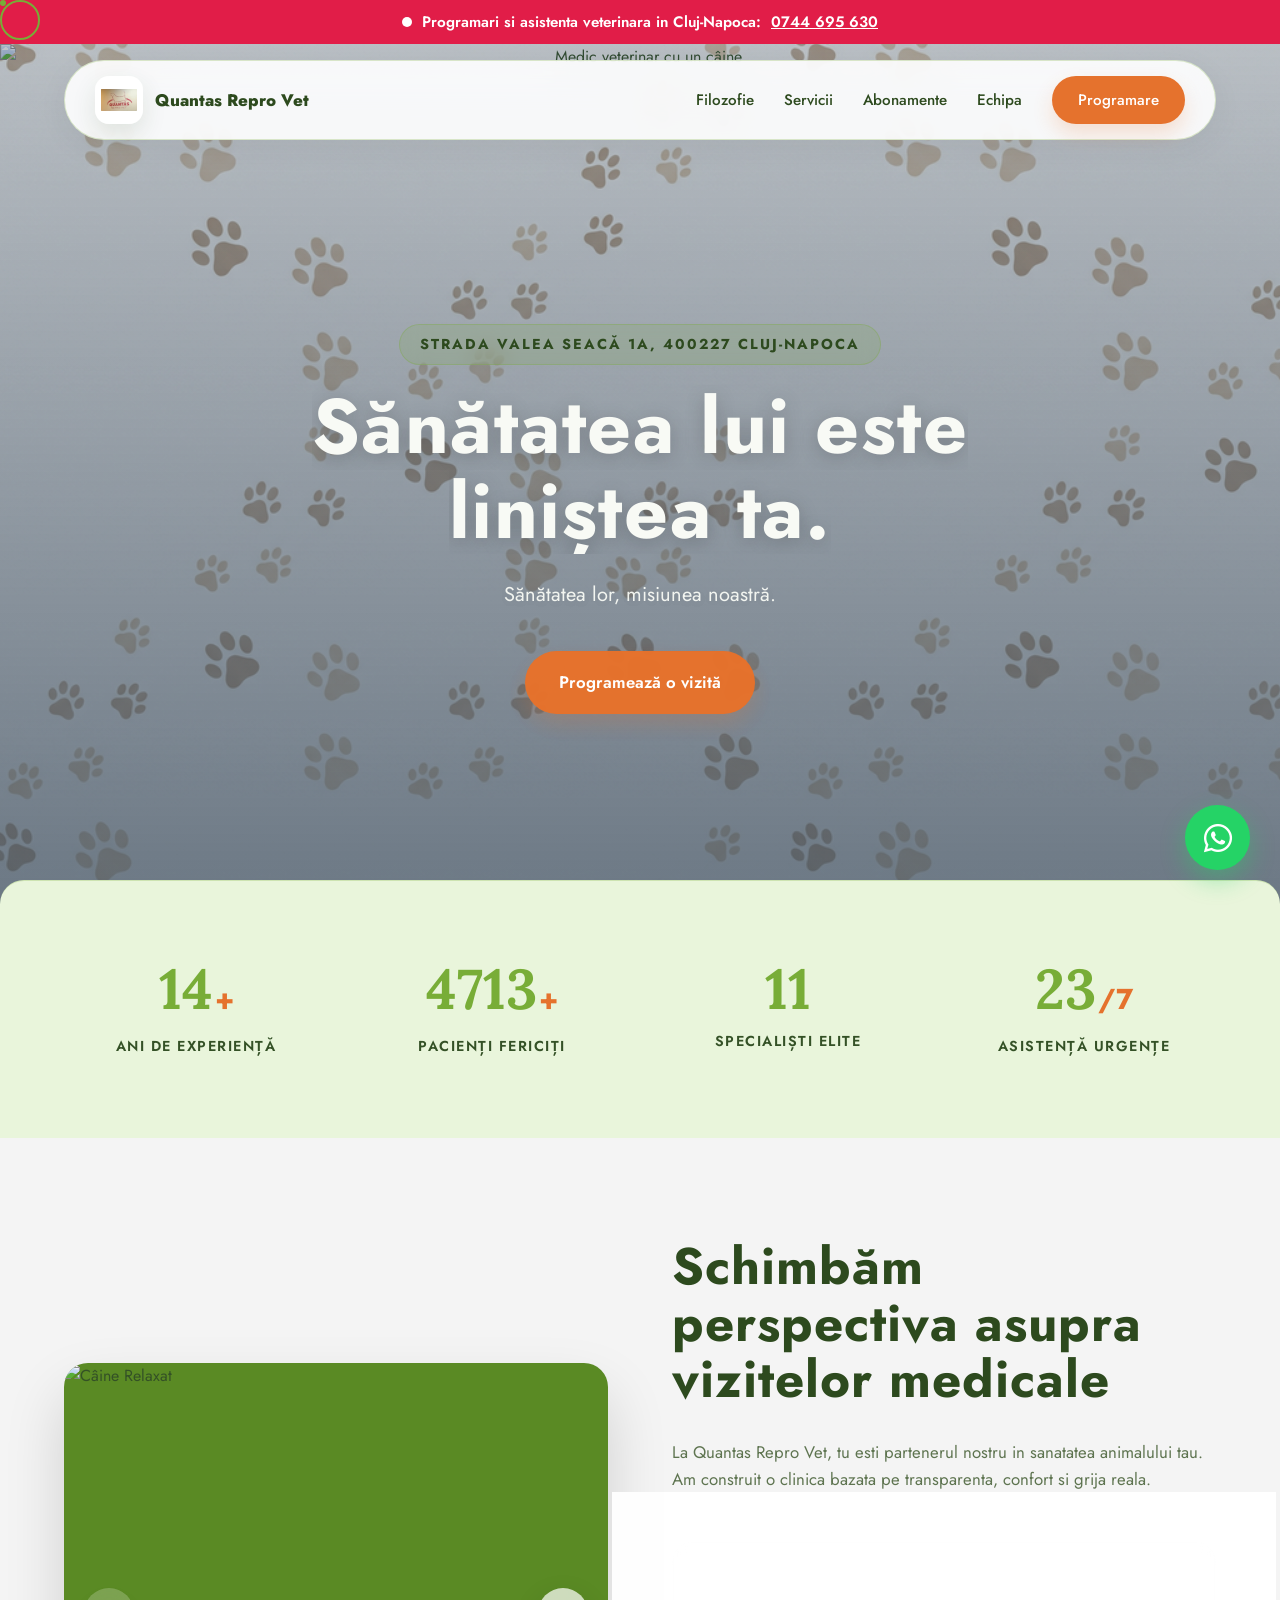
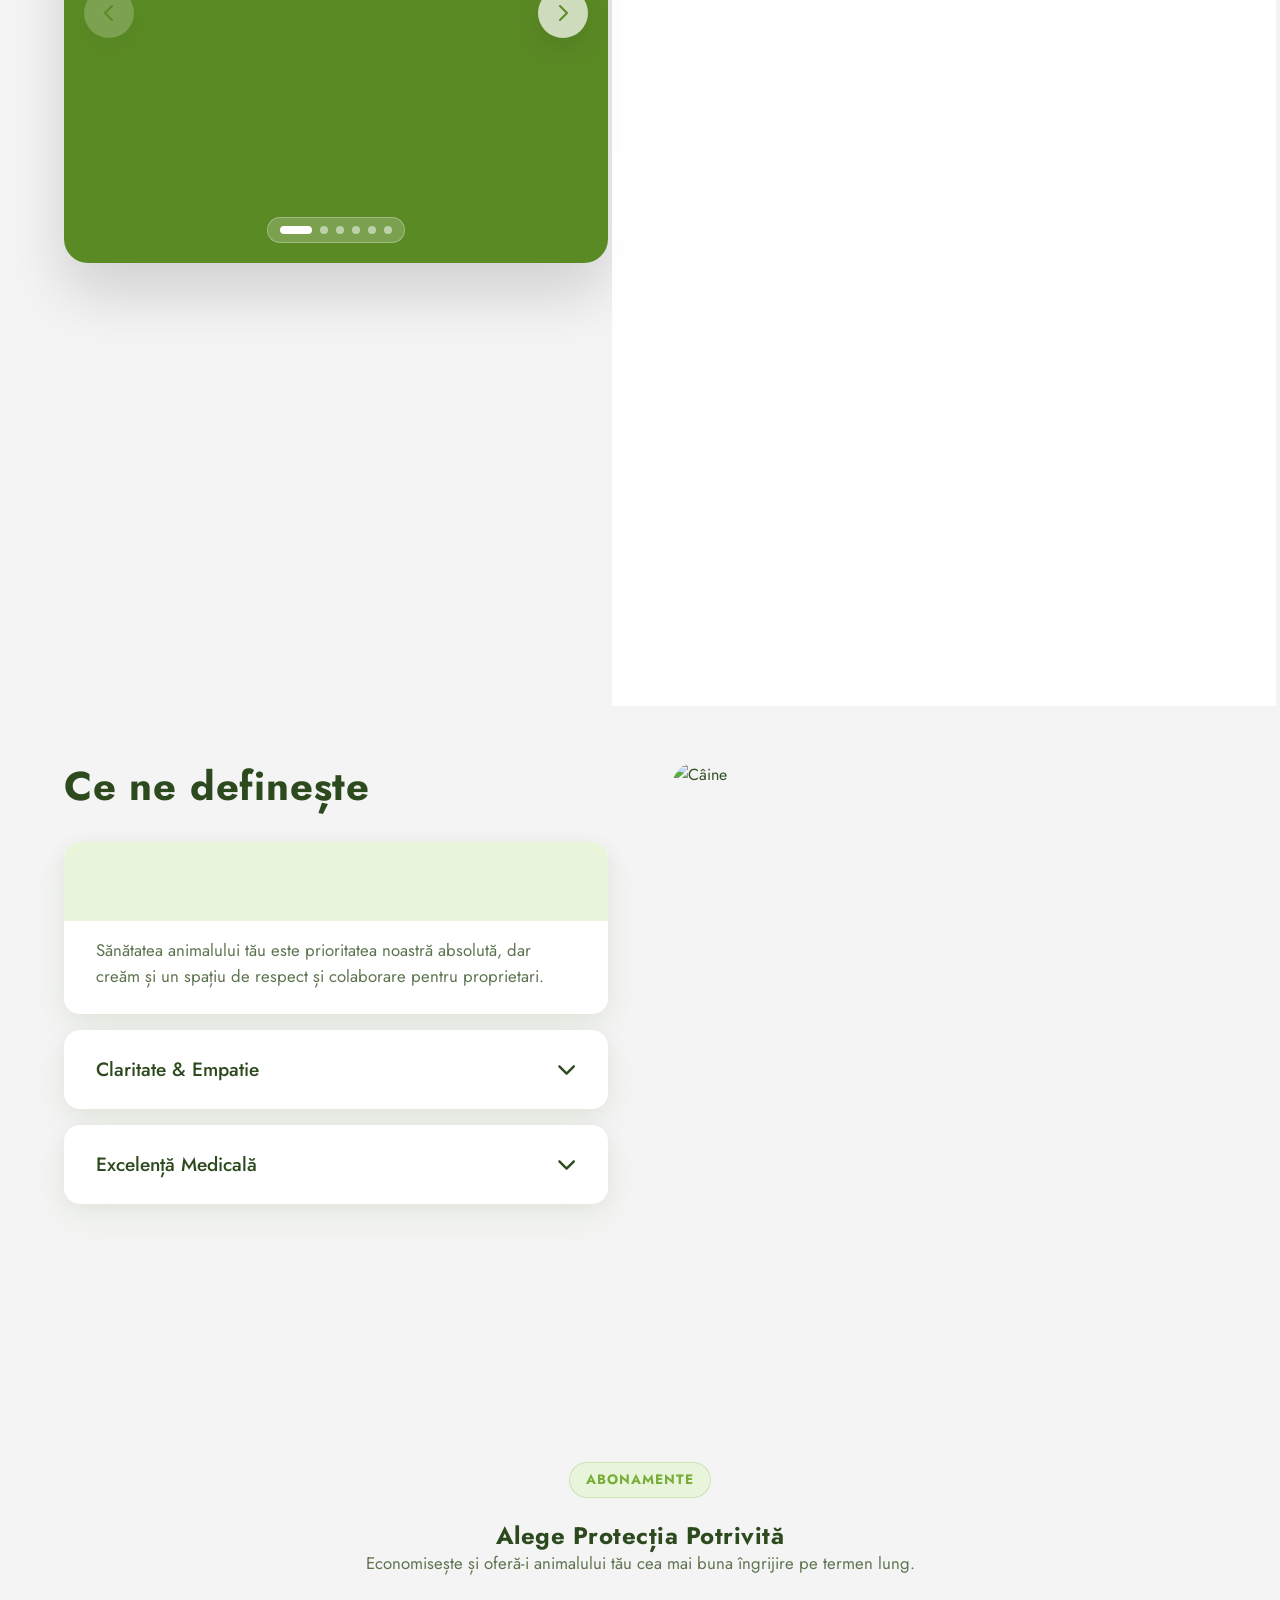
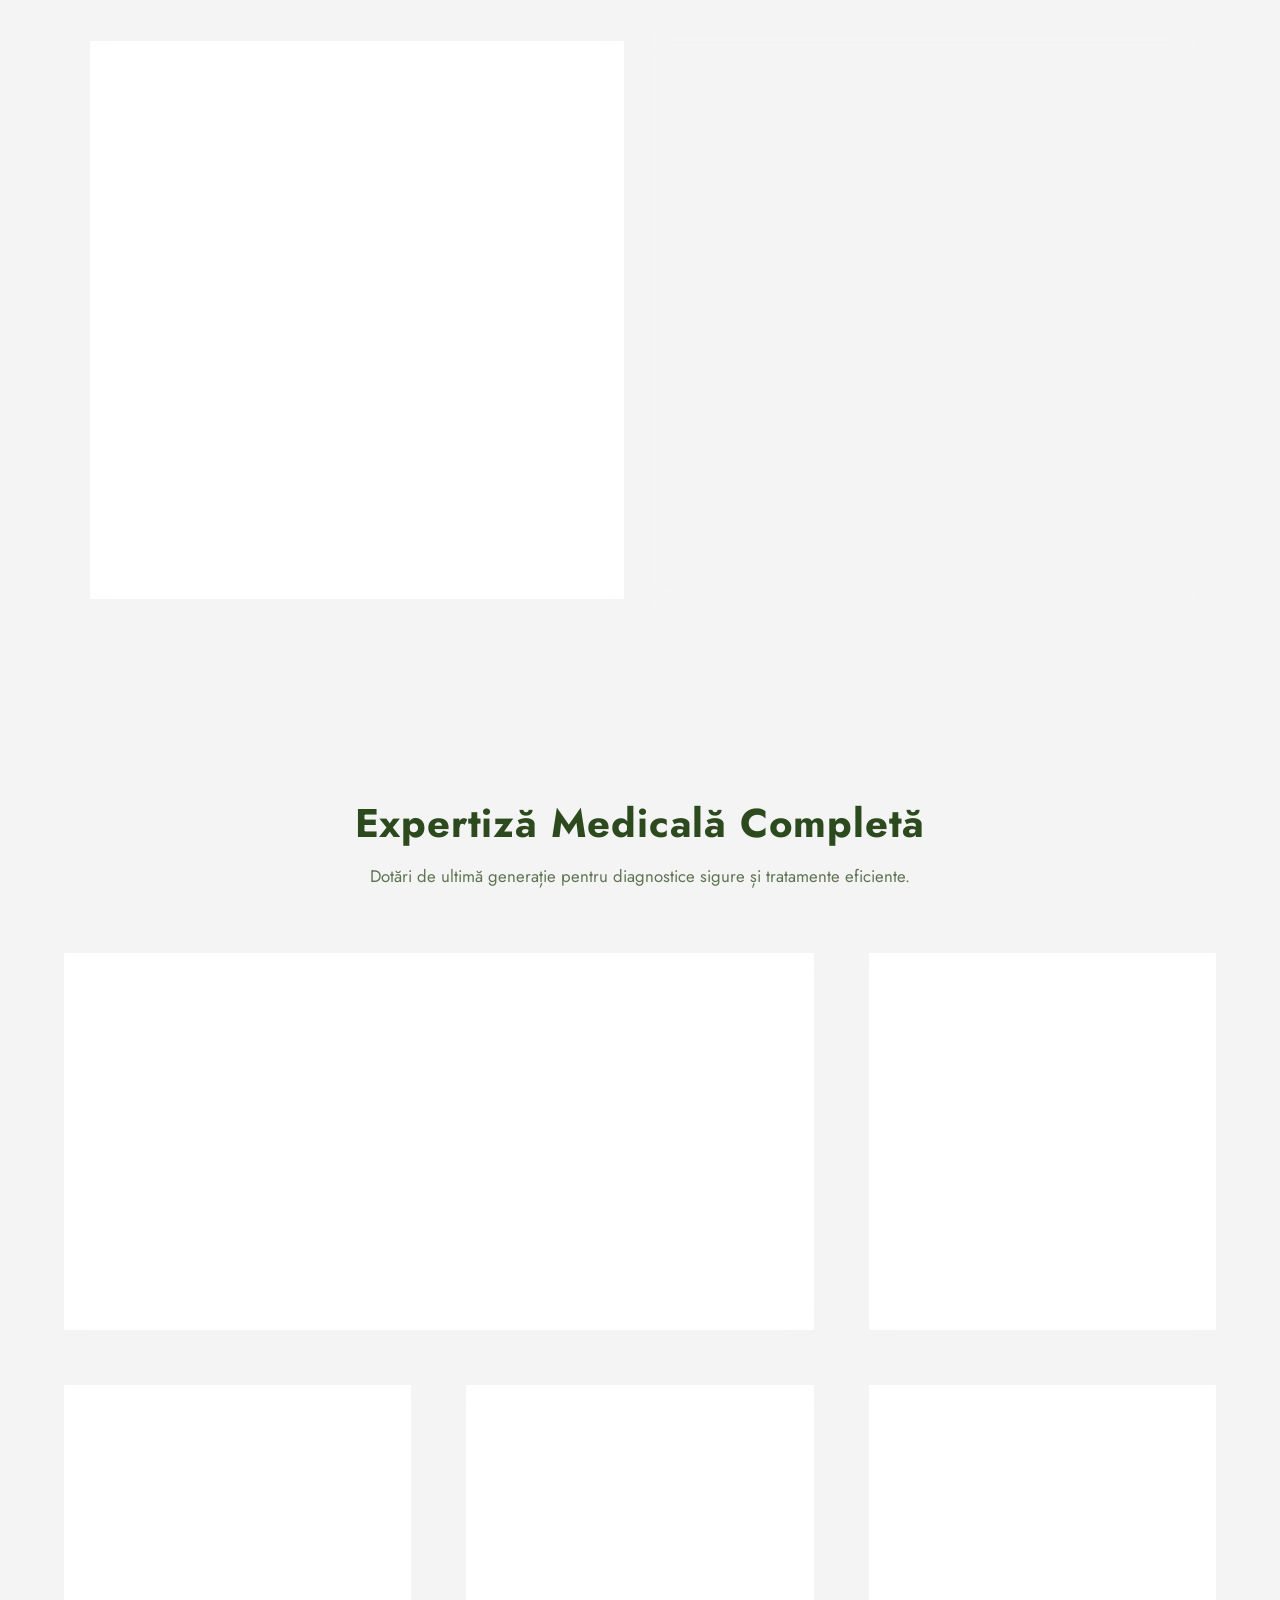
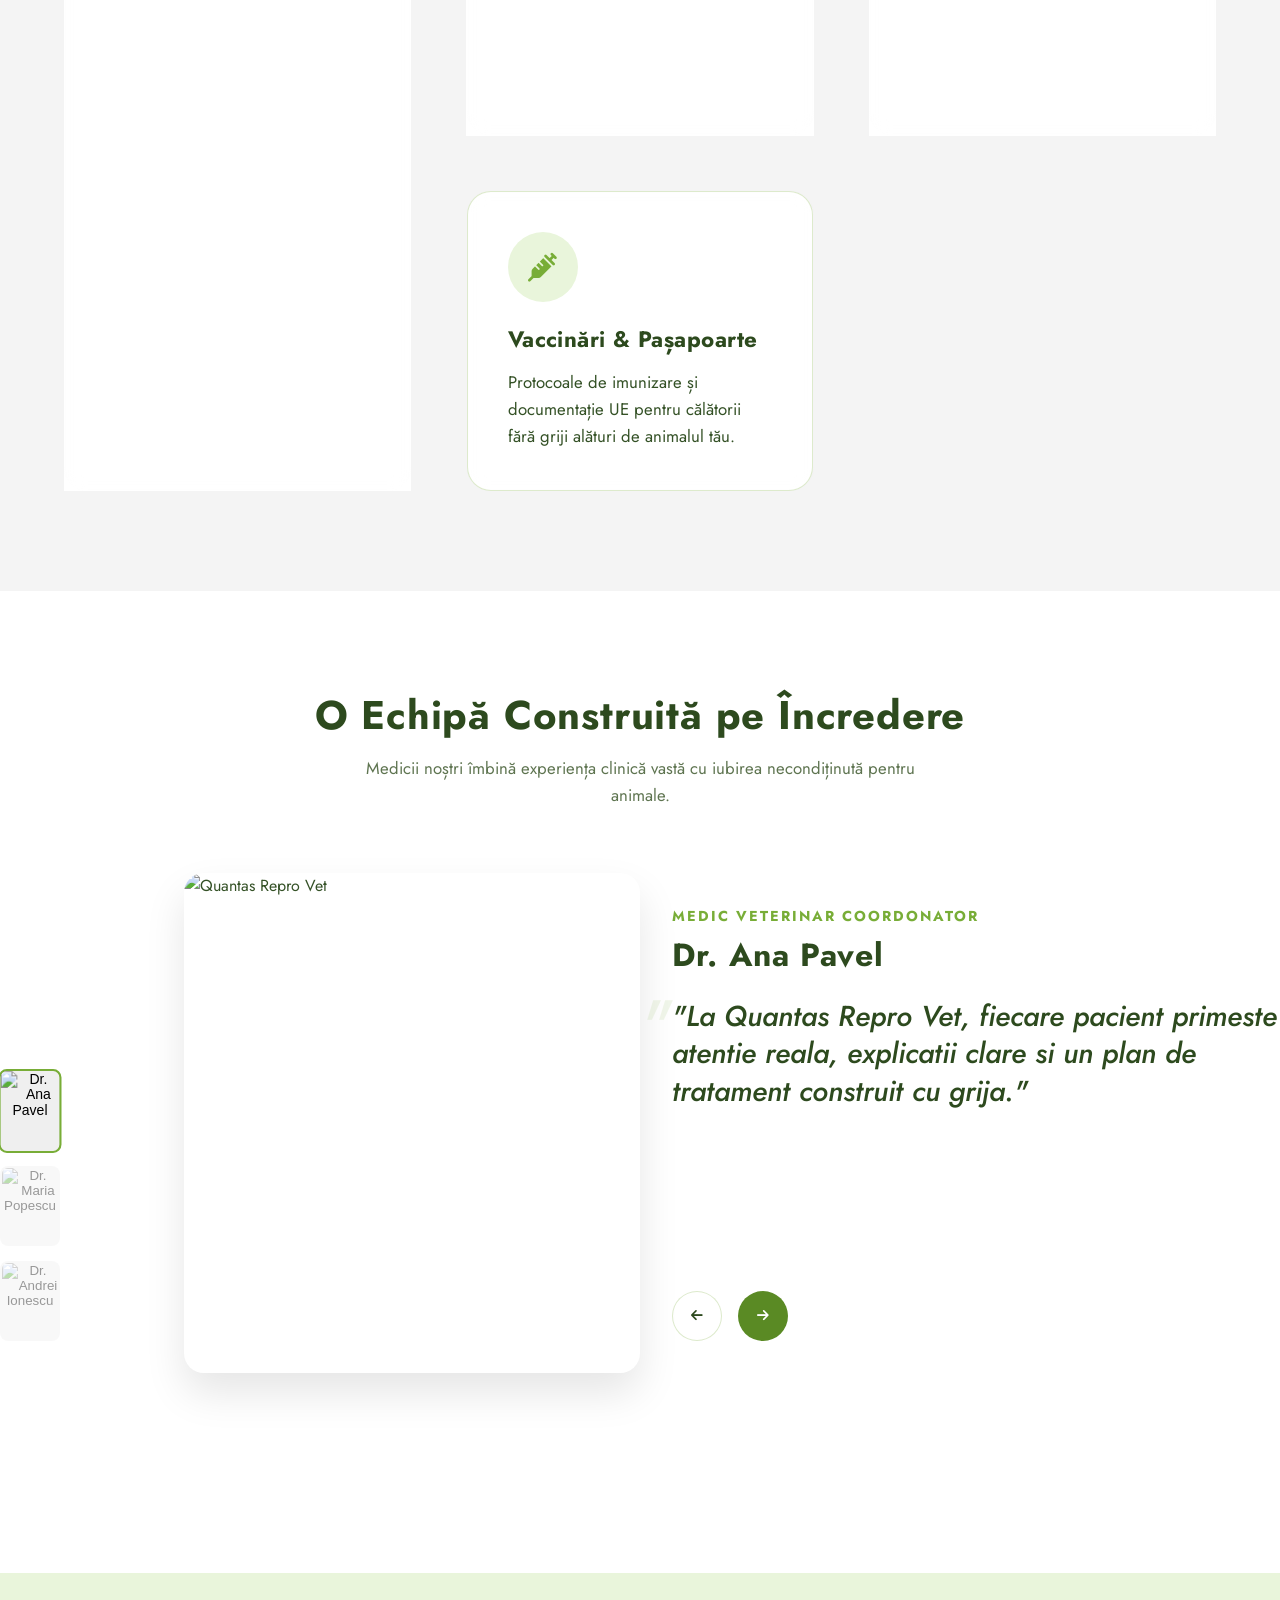
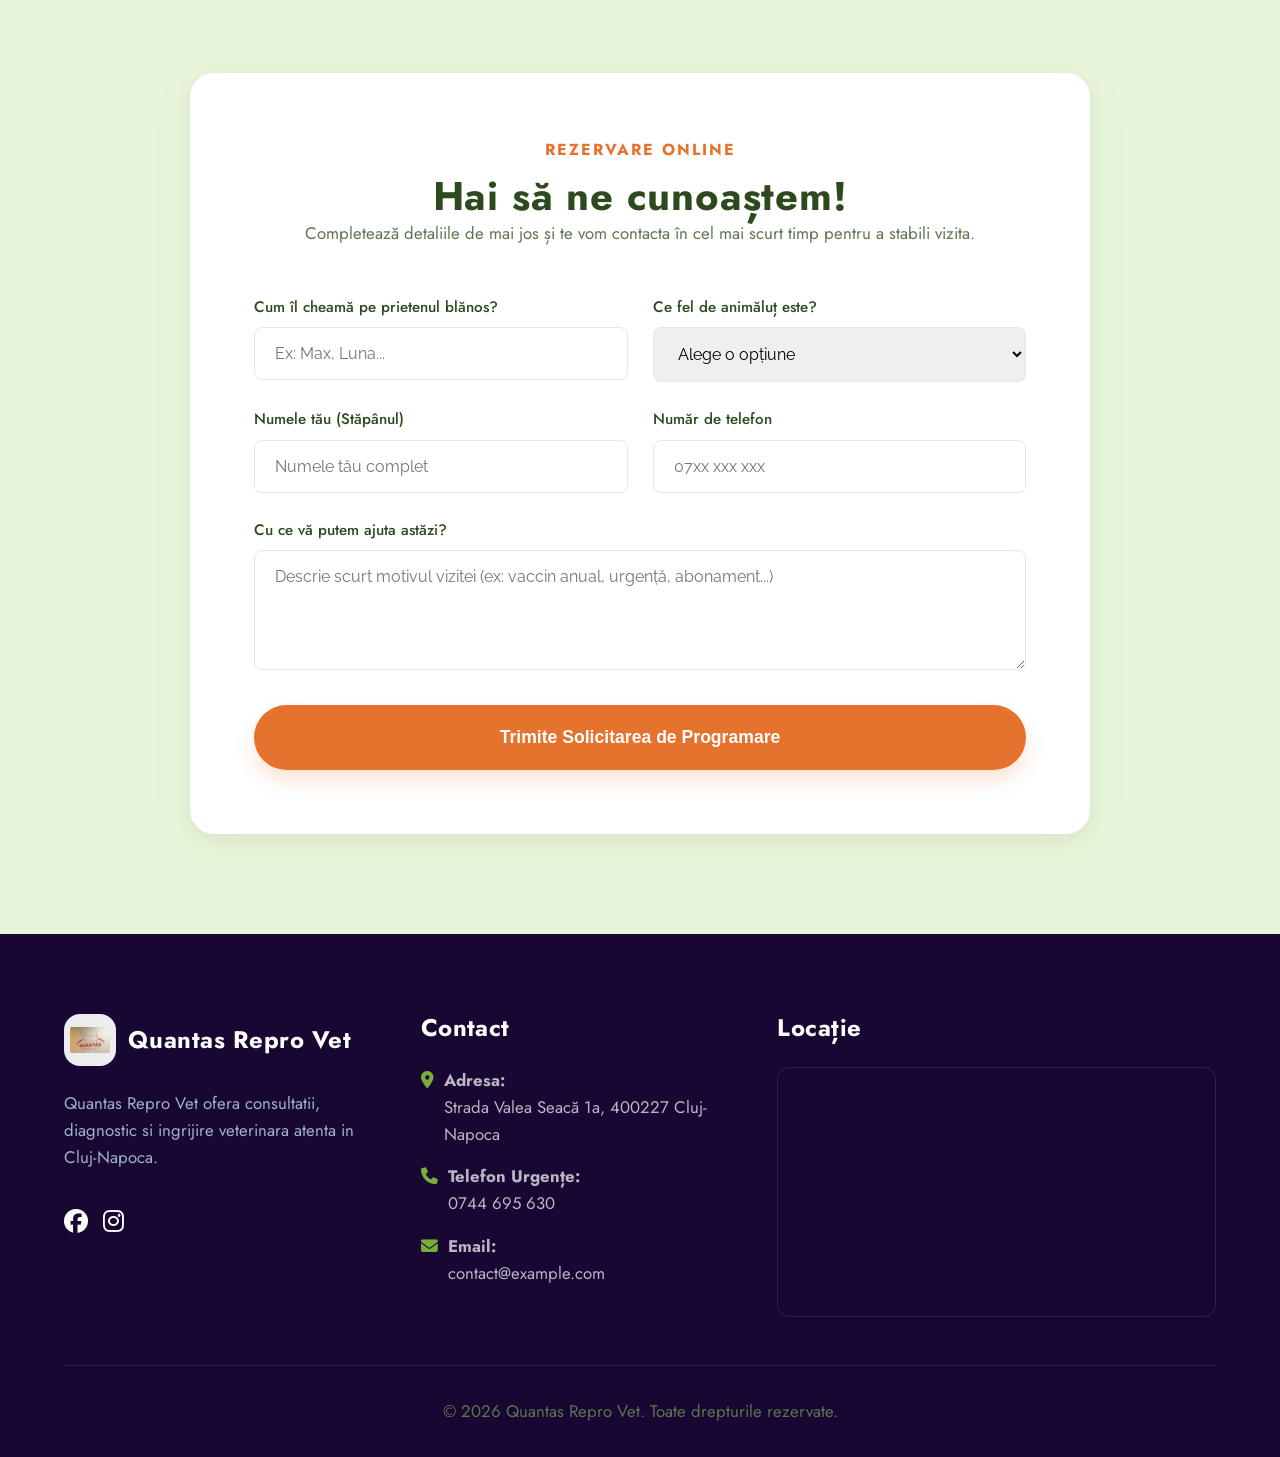
==== index.html @ 0c40d131 "Publish quantas-repro-vet" ====
<!DOCTYPE html>
<html lang="ro">

<head>
    <meta charset="UTF-8">
    <meta name="viewport" content="width=device-width, initial-scale=1.0">
    <title>Quantas Repro Vet | Clinica Veterinara in Cluj-Napoca</title>
    <meta name="description"
        content="Quantas Repro Vet ofera ingrijire veterinara moderna in Cluj-Napoca, cu accent pe empatie, transparenta si tratamente corecte pentru companionul tau.">

    <!-- SEO & Social Media (OpenGraph) -->
    <meta property="og:title" content="Quantas Repro Vet | Clinica Veterinara">
    <meta property="og:description"
        content="Quantas Repro Vet ofera servicii veterinare complete in Cluj-Napoca, intr-un spatiu calm si atent construit pentru animale si oameni.">
    <meta property="og:url" content="https://quantas-repro-vet.vercel.app/">
    <meta property="og:image" content="https://quantas-repro-vet.vercel.app/img/brand-preview.png">
    <meta property="og:type" content="website">
    <meta property="twitter:card" content="summary_large_image">
    <meta property="twitter:url" content="https://quantas-repro-vet.vercel.app/">
    <meta property="twitter:title" content="Quantas Repro Vet | Clinica Veterinara">
    <meta property="twitter:description"
        content="Quantas Repro Vet ofera servicii veterinare complete in Cluj-Napoca, intr-un spatiu calm si atent construit pentru animale si oameni.">
    <meta property="twitter:image" content="https://quantas-repro-vet.vercel.app/img/brand-preview.png">

    <!-- JSON-LD Structured Data: LocalBusiness -->
    <script type="application/ld+json">
    {
      "@context": "https://schema.org",
      "@type": "VeterinaryCare",
      "name": "Quantas Repro Vet",
      "image": "https://quantas-repro-vet.vercel.app/img/brand-preview.png",
      "@id": "",
      "url": "https://quantas-repro-vet.vercel.app/",
      "telephone": "0744 695 630",
      "address": {
        "@type": "PostalAddress",
        "streetAddress": "Strada Valea Seacă 1a, 400227 Cluj-Napoca",
        "addressLocality": "Cluj-Napoca",
        "addressCountry": "RO"
      }
    }
    </script>

    <!-- Performance & Icons -->
    <link rel="preconnect" href="https://fonts.googleapis.com">
    <link rel="preconnect" href="https://fonts.gstatic.com" crossorigin>
    <link
        href="https://fonts.googleapis.com/css2?family=Inter:wght@400;500;600;700&family=Jost:wght@400;500;600;700&display=swap"
        rel="stylesheet">
    <link rel="stylesheet" href="https://cdnjs.cloudflare.com/ajax/libs/font-awesome/6.4.0/css/all.min.css">
    <link rel="stylesheet" href="style.css?v=1.0.6">

    <!-- Favicon & PWA -->
    <link rel="icon" href="img/brand-logo.png">
    <link rel="apple-touch-icon" href="img/brand-logo.png">

    <!-- GSAP Core -->
    <script src="https://cdnjs.cloudflare.com/ajax/libs/gsap/3.12.5/gsap.min.js"></script>
    <script src="https://cdnjs.cloudflare.com/ajax/libs/gsap/3.12.5/ScrollTrigger.min.js"></script>
</head>

<body>
    <!-- CUSTOM CURSOR -->
    <div class="cursor-dot"></div>
    <div class="cursor-outline"></div>

    <!-- BANNER URGENȚE -->
    <div class="emergency-banner" id="top">
        <div class="pulse-icon"></div>
        Programari si asistenta veterinara in Cluj-Napoca: <a href="tel:0744695630"
            style="text-decoration: underline; color: white;">0744 695 630</a>
    </div>

    <!-- HEADER -->
    <header id="navbar">
        <a href="#" class="logo">
            <img src="img/brand-logo.png" alt="Logo Quantas Repro Vet" class="logo-mark" loading="eager" decoding="async">
            <span class="logo-name">Quantas Repro Vet</span>
        </a>
        <nav class="nav-links">
            <a href="#filozofie">Filozofie</a>
            <a href="#servicii">Servicii</a>
            <a href="#abonamente">Abonamente</a>
            <a href="#echipa">Echipa</a>
            <a href="#programare" class="btn btn-emerald" style="padding: 10px 24px; font-size: 0.95rem;">Programare</a>
        </nav>
        <div class="mobile-menu"><i class="fa-solid fa-bars"></i></div>
    </header>

    <!-- HERO SECTION FULLSCREEN ANIMAT -->
    <section id="acasa" class="hero-fullscreen">
        <div class="hero-image-wrapper">
            <!-- Imagine HD cu efect Ken Burns -->
            <img src="https://images.unsplash.com/photo-1576201836106-db1758fd1c97?ixlib=rb-4.0.3&auto=format&fit=crop&w=1920&q=80"
                alt="Medic veterinar cu un câine">
        </div>
        <div class="hero-overlay"></div>
        <div class="hero-text-content">
            <span class="hero-subtitle" id="hero-subtitle">Strada Valea Seacă 1a, 400227 Cluj-Napoca</span>
            <h1 class="hero-title" id="hero-title">
                <span class="line">Sănătatea lui este</span><br>
                <span class="line">liniștea ta.</span>
            </h1>
            <p class="hero-desc" id="hero-desc">Sănătatea lor, misiunea noastră.</p>
            <div id="hero-cta">
                <a href="#programare" class="btn btn-emerald">Programează o vizită</a>
            </div>
        </div>
    </section>

    <!-- STATS BAR: SOCIAL PROOF -->
    <section class="stats-bar">
        <div class="container stats-grid">
            <div class="stat-item reveal">
                <span class="stat-number" data-target="15">0</span><span class="stat-plus">+</span>
                <p class="stat-label">Ani de Experiență</p>
            </div>
            <div class="stat-item reveal">
                <span class="stat-number" data-target="5000">0</span><span class="stat-plus">+</span>
                <p class="stat-label">Pacienți Fericiți</p>
            </div>
            <div class="stat-item reveal">
                <span class="stat-number" data-target="12">0</span>
                <p class="stat-label">Specialiști Elite</p>
            </div>
            <div class="stat-item reveal">
                <span class="stat-number" data-target="24">0</span><span class="stat-plus">/7</span>
                <p class="stat-label">Asistență Urgențe</p>
            </div>
        </div>
    </section>

    <!-- STICKY SECTION: FILOZOFIE -->
    <section id="filozofie" class="section-padding">
        <div class="container">
            <div class="sticky-section">
                <div class="sticky-visual reveal">
                    <!-- FRAMER-STYLE CAROUSEL -->
                    <div class="framer-carousel-container">
                        <div class="framer-carousel-track" id="carousel-track">
                            <!-- Items will be injected or kept as static if preferred. Let's use static for SEO/initial load speed -->
                            <div class="carousel-item"><img
                                    src="https://images.unsplash.com/photo-1583337130417-3346a1be7dee?q=80&w=800"
                                    alt="Câine Relaxat" loading="lazy"></div>
                            <div class="carousel-item"><img
                                    src="https://images.unsplash.com/photo-1537151608828-ea2b11777ee8?q=80&w=800"
                                    alt="Consultație" loading="lazy"></div>
                            <div class="carousel-item"><img
                                    src="https://images.unsplash.com/photo-1516734212186-a967f81ad0d7?q=80&w=800"
                                    alt="Prietenie" loading="lazy"></div>
                            <div class="carousel-item"><img
                                    src="https://images.unsplash.com/photo-1511044568932-338cba0ad803?q=80&w=800"
                                    alt="Pisică Jucăușă" loading="lazy"></div>
                            <div class="carousel-item"><img
                                    src="https://images.unsplash.com/photo-1599443015574-be5fe8a05783?q=80&w=800"
                                    alt="Pui de Pisică" loading="lazy"></div>
                            <div class="carousel-item"><img
                                    src="https://images.unsplash.com/photo-1526336024174-e58f5cdd8e13?q=80&w=800"
                                    alt="Pisică Curioasă" loading="lazy"></div>
                        </div>

                        <!-- Navigation Buttons -->
                        <button id="carousel-prev" class="carousel-nav-btn prev" aria-label="Imaginea anterioară">
                            <svg viewBox="0 0 24 24" fill="none" stroke="currentColor" stroke-width="2">
                                <path d="M15 19l-7-7 7-7" stroke-linecap="round" stroke-linejoin="round" />
                            </svg>
                        </button>
                        <button id="carousel-next" class="carousel-nav-btn next" aria-label="Imaginea următoare">
                            <svg viewBox="0 0 24 24" fill="none" stroke="currentColor" stroke-width="2">
                                <path d="M9 5l7 7-7 7" stroke-linecap="round" stroke-linejoin="round" />
                            </svg>
                        </button>

                        <!-- Progress Indicator -->
                        <div class="carousel-progress" id="carousel-progress" aria-label="Indicator progres">
                            <!-- Dots injected via JS -->
                        </div>
                    </div>
                </div>
                <div class="sticky-content">
                    <h2 class="reveal">Schimbăm perspectiva asupra vizitelor medicale</h2>
                    <p class="reveal" style="margin-bottom: 3rem;">La Quantas Repro Vet, tu esti partenerul nostru in sanatatea
                        animalului tau. Am construit o clinica bazata pe transparenta, confort si grija reala.</p>

                    <div class="feature-box reveal delay-1">
                        <i class="fa-solid fa-heart-circle-check"></i>
                        <h3>Mediu "Fear-Free"</h3>
                        <p>Fiecare detaliu, de la iluminat la culori, reduce anxietatea animalelor. Folosim feromoni
                            calmanți și tehnici blânde de manipulare.</p>
                    </div>

                    <div class="feature-box reveal delay-2">
                        <i class="fa-solid fa-stethoscope"></i>
                        <h3>Transparență Totală</h3>
                        <p>Îți explicăm fiecare procedură, îți arătăm analizele și ne asigurăm că iei deciziile fiind
                            complet informat, fără costuri ascunse.</p>
                    </div>

                    <div class="feature-box reveal delay-1">
                        <i class="fa-solid fa-user-doctor"></i>
                        <h3>Echipă Supraspecializată</h3>
                        <p>Medicii nostri aduc in Cluj-Napoca cele mai noi tehnici din medicina veterinara
                            internationala.</p>
                    </div>
                </div>
            </div>
        </div>


        <!-- ACORDION CU IMAGINI DINAMICE -->
        <div class="container">
            <div class="accordion-section">
                <div>
                    <h2 class="reveal" style="font-size: 2.5rem; margin-bottom: 2rem;">Ce ne definește</h2>

                    <div class="accordion-item reveal">
                        <div class="accordion-header active" data-target="img-valoare-1">
                            Sănătatea lor, misiunea noastră <i class="fa-solid fa-chevron-down"></i>
                        </div>
                        <div class="accordion-content" style="max-height: 200px;">
                            <p>Sănătatea animalului tău este prioritatea noastră absolută, dar creăm și un spațiu de
                                respect și colaborare pentru proprietari.</p>
                        </div>
                    </div>

                    <div class="accordion-item reveal delay-1">
                        <div class="accordion-header" data-target="img-valoare-2">
                            Claritate & Empatie <i class="fa-solid fa-chevron-down"></i>
                        </div>
                        <div class="accordion-content">
                            <p>Suntem dornici să ascultăm și să comunicăm cu compasiune pentru a asigura cel mai bun
                                tratament și o îngrijire blândă.</p>
                        </div>
                    </div>

                    <div class="accordion-item reveal delay-2">
                        <div class="accordion-header" data-target="img-valoare-3">
                            Excelență Medicală <i class="fa-solid fa-chevron-down"></i>
                        </div>
                        <div class="accordion-content">
                            <p>Cabinetul nostru folosește tehnologii avansate pentru diagnosticare rapidă și intervenții
                                chirurgicale de precizie.</p>
                        </div>
                    </div>
                </div>
                <div class="accordion-images reveal">
                    <img src="https://images.unsplash.com/photo-1541599540903-216a46ca1dc0?ixlib=rb-4.0.3&auto=format&fit=crop&w=800&q=80"
                        alt="Câine" id="img-valoare-1" class="active" loading="lazy">
                    <img src="https://images.unsplash.com/photo-1548199973-03cce0bbc87b?ixlib=rb-4.0.3&auto=format&fit=crop&w=800&q=80"
                        alt="Pisică" id="img-valoare-2" loading="lazy">
                    <img src="https://images.unsplash.com/photo-1514888286974-6c03e2ca1dba?ixlib=rb-4.0.3&auto=format&fit=crop&w=800&q=80"
                        alt="Cabinet" id="img-valoare-3" loading="lazy">
                </div>
            </div>
        </div>
    </section>

    <!-- SECTION: PLANURI DE SĂNĂTATE -->
    <section id="beneficii" class="section-padding">
        <div class="container text-center">
            <span class="badge">Abonamente</span>
            <h2>Alege Protecția Potrivită</h2>
            <p>Economisește și oferă-i animalului tău cea mai buna îngrijire pe termen lung.</p>

            <div class="plans-grid">
                <!-- Basic Plan -->
                <div class="plan-card reveal">
                    <div class="plan-icon"><i class="fa-solid fa-shield-cat"></i></div>
                    <h3>Standard Care</h3>
                    <div class="price">99 RON <span>/ lună</span></div>
                    <ul class="plan-features">
                        <li><i class="fa-solid fa-check"></i> 1 Consultație anuală inclusă</li>
                        <li><i class="fa-solid fa-check"></i> 10% reducere la analize</li>
                        <li><i class="fa-solid fa-check"></i> Vaccinare anuală inclusă</li>
                        <li><i class="fa-solid fa-check"></i> Suport telefonic</li>
                    </ul>
                    <a href="#programare" class="btn btn-outline" style="width: 100%;">Alege Planul</a>
                </div>

                <!-- Premium Plan -->
                <div class="plan-card premium reveal">
                    <div class="plan-icon"><i class="fa-solid fa-crown"></i></div>
                    <h3>Diamond VIP</h3>
                    <div class="price">249 RON <span>/ lună</span></div>
                    <ul class="plan-features">
                        <li><i class="fa-solid fa-check"></i> Consultații nelimitate</li>
                        <li><i class="fa-solid fa-check"></i> 25% reducere la orice serviciu</li>
                        <li><i class="fa-solid fa-check"></i> Analize de sânge complete periodic</li>
                        <li><i class="fa-solid fa-check"></i> Prioritate 24/7 Support</li>
                        <li><i class="fa-solid fa-check"></i> Toaletaj lunar gratuit</li>
                    </ul>
                    <a href="#programare" class="btn btn-emerald" style="width: 100%;">Devino Membru VIP</a>
                </div>
            </div>
        </div>
    </section>

    <!-- SERVICII MEDICALE (GRID COMPLET) -->
    <section id="servicii" class="section-padding">
        <div class="container">
            <div class="text-center reveal">
                <h2 style="font-size: 2.5rem; margin-bottom: 1rem;">Expertiză Medicală Completă</h2>
                <p style="max-width: 600px; margin: 0 auto; margin-bottom: 4rem;">Dotări de ultimă generație pentru
                    diagnostice sigure și tratamente eficiente.</p>
            </div>

            <div class="services-grid">
                <!-- Card 1: Bento Wide (Featured) -->
                <div class="service-card bento-wide reveal">
                    <div class="service-icon"><i class="fa-solid fa-stethoscope"></i></div>
                    <h3>Consultații & Profilaxie</h3>
                    <p>Examinări amănunțite și planuri de prevenție personalizate pentru a asigura starea optimă de
                        sănătate a prietenului tău pe termen lung.</p>
                    <a href="consultatii.html" class="btn-text">Vezi Detalii <i
                            class="fa-solid fa-arrow-right-long"></i></a>
                </div>
                <!-- Card 2 -->
                <div class="service-card reveal" style="transition-delay: 0.1s;">
                    <div class="service-icon"><i class="fa-solid fa-heart-pulse"></i></div>
                    <h3>Chirurgie & Monitorizare</h3>
                    <p>Anestezie inhalatorie, monitorizare avansată și săli de operație dotate la standarde moderne
                        pentru siguranță maximă.</p>
                    <a href="service-detail.html" class="btn-text">Vezi Detalii <i
                            class="fa-solid fa-arrow-right-long"></i></a>
                </div>
                <!-- Card 3: Bento Tall -->
                <div class="service-card bento-tall reveal" style="transition-delay: 0.2s;">
                    <div class="service-icon"><i class="fa-solid fa-prescription-bottle-medical"></i></div>
                    <h3>Farmacie & Diete</h3>
                    <p>O gamă largă de medicamente, diete veterinare speciale și suplimente premium direct în locația
                        noastră.</p>
                    <a href="farmacie.html" class="btn-text">Vezi Detalii <i
                            class="fa-solid fa-arrow-right-long"></i></a>
                </div>
                <!-- Card 4 -->
                <div class="service-card reveal">
                    <div class="service-icon"><i class="fa-solid fa-vial"></i></div>
                    <h3>Diagnostic & Analize</h3>
                    <p>Rezultate rapide și precise pentru un diagnostic corect în cel mai scurt timp posibil folosind
                        laboratorul nostru in-house.</p>
                    <a href="diagnostic.html" class="btn-text">Vezi Detalii <i
                            class="fa-solid fa-arrow-right-long"></i></a>
                </div>
                <!-- Card 5 -->
                <div class="service-card reveal" style="transition-delay: 0.1s;">
                    <div class="service-icon"><i class="fa-solid fa-tooth"></i></div>
                    <h3>Stomatologie</h3>
                    <p>Îngrijire dentară completă, de la detartraj până la extracții, pentru o sănătate orală optimă.
                    </p>
                </div>
                <!-- Card 6 -->
                <div class="service-card reveal" style="transition-delay: 0.2s;">
                    <div class="service-icon"><i class="fa-solid fa-syringe"></i></div>
                    <h3>Vaccinări & Pașapoarte</h3>
                    <p>Protocoale de imunizare și documentație UE pentru călătorii fără griji alături de animalul tău.
                    </p>
                </div>
            </div>
    </section>

    <!-- ECHIPA -->
    <section id="echipa" class="section-padding team-bg">
        <div class="text-center reveal">
            <h2 style="font-size: 2.5rem; margin-bottom: 1rem;">O Echipă Construită pe Încredere</h2>
            <p style="max-width: 600px; margin: 0 auto;">Medicii noștri îmbină experiența clinică vastă cu iubirea
                necondiținută pentru animale.</p>
        </div>

        <div class="testimonial-slider-container reveal">
            <div class="testimonial-grid">
                <!-- Col 1: Meta and Thumbnails -->
                <div class="col-meta flex-col justify-between">
                    <div class="thumbnail-nav" id="thumbnail-nav">
                        <!-- Thumbnails injected via JS -->
                    </div>
                </div>

                <!-- Col 2: Main Image -->
                <div class="col-image">
                    <div class="main-image-container">
                        <img src="https://images.unsplash.com/photo-1559839734-2b71ea197ec2?ixlib=rb-4.0.3&auto=format&fit=crop&w=800&q=80"
                            id="main-team-img" alt="Quantas Repro Vet" loading="lazy">
                    </div>
                </div>

                <!-- Col 3: Text and Navigation -->
                <div class="col-content flex-col justify-between">
                    <div class="content-text pt-5">
                        <div id="content-reveal-box">
                            <span class="member-role" id="member-role">Medic Veterinar Coordonator</span>
                            <h3 class="member-name" id="member-name">Dr. Ana Pavel</h3>
                            <blockquote class="member-quote" id="member-quote">
                                "Fiecare pacient are o poveste, iar misiunea noastra este sa ii oferim un tratament clar, bland si eficient."
                            </blockquote>
                        </div>
                    </div>

                    <div class="nav-buttons">
                        <button class="slider-btn" id="prev-btn" aria-label="Anterior"><i
                                class="fa-solid fa-arrow-left"></i></button>
                        <button class="slider-btn primary" id="next-btn" aria-label="Următor"><i
                                class="fa-solid fa-arrow-right"></i></button>
                    </div>
                </div>
            </div>
        </div>
    </section>


    <!-- SMART BOOKING FORM (PET-CENTRIC) -->
    <section id="programare" class="section-padding booking-section">
        <div class="booking-container reveal">
            <div class="booking-header">
                <span style="color: var(--secondary); font-weight: 700; letter-spacing: 2px;">REZERVARE ONLINE</span>
                <h2 style="font-size: 2.5rem; margin-top: 10px;">Hai să ne cunoaștem!</h2>
                <p>Completează detaliile de mai jos și te vom contacta în cel mai scurt timp pentru a stabili vizita.
                </p>
            </div>

            <form class="smart-form">
                <div class="form-group">
                    <label>Cum îl cheamă pe prietenul blănos?</label>
                    <input type="text" placeholder="Ex: Max, Luna..." required>
                </div>

                <div class="form-group">
                    <label>Ce fel de animăluț este?</label>
                    <select required>
                        <option value="" disabled selected>Alege o opțiune</option>
                        <option value="caine">Este un cățel 🐶</option>
                        <option value="pisica">Este o pisicuță 🐱</option>
                        <option value="exotic">Animal exotic / Păsări 🐰</option>
                    </select>
                </div>

                <div class="form-group">
                    <label>Numele tău (Stăpânul)</label>
                    <input type="text" placeholder="Numele tău complet" required>
                </div>

                <div class="form-group">
                    <label>Număr de telefon</label>
                    <input type="tel" placeholder="07xx xxx xxx" required>
                </div>

                <div class="form-group full">
                    <label>Cu ce vă putem ajuta astăzi?</label>
                    <textarea placeholder="Descrie scurt motivul vizitei (ex: vaccin anual, urgență, abonament...)"
                        required></textarea>
                </div>

                <div class="form-group full" style="margin-top: 10px;">
                    <button type="submit" class="btn btn-emerald"
                        style="width: 100%; font-size: 1.1rem; padding: 20px;">Trimite Solicitarea de
                        Programare</button>
                </div>
            </form>
        </div>
    </section>

    <!-- WHATSAPP FLOATING BUTTON -->
    <a href="https://wa.me/0744695630" target="_blank" class="float-wa">
        <i class="fa-brands fa-whatsapp"></i>
        <div class="wa-tooltip">Ai o întrebare rapidă? Discută cu un medic!</div>
    </a>

    <!-- FOOTER -->
    <footer>
        <div class="footer-grid">
            <div>
                <h3 class="footer-brand">
                    <img src="img/brand-logo.png" alt="Logo Quantas Repro Vet" class="footer-brand-logo" loading="lazy" decoding="async">
                    <span>Quantas Repro Vet</span>
                </h3>
                <p style="color: #A0B2C6; margin-bottom: 2rem;">Quantas Repro Vet ofera consultatii, diagnostic si ingrijire veterinara atenta in Cluj-Napoca.</p>
                <div class="footer-social">
                    <a href="#" aria-label="Facebook"><i class="fa-brands fa-facebook"></i></a>
                    <a href="#" aria-label="Instagram"><i class="fa-brands fa-instagram"></i></a>
                </div>
            </div>

            <div class="footer-contact">
                <h3>Contact</h3>
                <p><i class="fa-solid fa-location-dot"></i> <span><strong>Adresa:</strong><br> Strada Valea Seacă 1a, 400227 Cluj-Napoca</span></p>
                <p><i class="fa-solid fa-phone"></i> <span><strong>Telefon Urgențe:</strong><br> <a
                            href="tel:0744695630">0744 695 630</a></span></p>
                <p><i class="fa-solid fa-envelope"></i> <span><strong>Email:</strong><br> <a
                            href="mailto:contact@example.com">contact@example.com</a></span></p>
            </div>

            <div>
                <h3>Locație</h3>
                <div class="map-container">
                    <iframe
                        src="https://www.google.com/maps?q=Strada%20Valea%20Seac%C4%83%201a%2C%20400227%20Cluj-Napoca&output=embed"
                        width="100%" height="100%" style="border:0;" allowfullscreen="" loading="lazy"
                        referrerpolicy="no-referrer-when-downgrade"></iframe>
                </div>
            </div>
        </div>
        <div class="footer-bottom">
            <p>&copy; 2026 Quantas Repro Vet. Toate drepturile rezervate.</p>
        </div>
    </footer>

    <!-- JS -->
    <script src="script.js?v=1.0.6"></script>
</body>

</html>
---- style.css ----
@import url('https://fonts.googleapis.com/css2?family=Lora:wght@400;500;600;700&family=Raleway:wght@300;400;500;600;700&display=swap');

/* ==========================================
   1. VARIABILE & RESET (Pro Max Step 1)
   ========================================== */
:root {
    /* Nature Harmony Palette - PCM Vet Inspired */
    --primary: #78AD37;        /* Leaf Green */
    --primary-dark: #5A8A24;
    --primary-light: #E9F5DB;   /* Soft Sage */
    --secondary: #E5722D;       /* Vibrant Coral */
    --accent: #E5722D;
    --bg-white: #F4F4F4;        /* Warm Off-White Canvas */
    --text-deep: #2D4A1E;       /* Deep Forest Green for titles */
    --text-main: #345126;
    --text-muted: #5E7450;
    --hero-text: #F8FAF5;       /* Harmonized Off-White for hero */
    --white: #FFFFFF;
    --emerald: #257A53;
    --danger: #E11D48 !important;         /* Rose Red for emergencies */
    
    --glass-bg: rgba(255, 255, 255, 0.92); 
    --glass-border: rgba(120, 173, 55, 0.25);
    --shadow: 
        0 4px 20px rgba(0, 0, 0, 0.05),
        0 12px 40px rgba(120, 173, 55, 0.08);

    /* Textures */
    --bg-paws: url('paws.png');

    --transition: all 0.5s cubic-bezier(0.16, 1, 0.3, 1);
    --border-radius: 24px;
}

* { margin: 0; padding: 0; box-sizing: border-box; }
html { scroll-behavior: smooth; }

body {
    font-family: 'Jost', 'Inter', sans-serif;
    background-color: var(--bg-white);
    background-image: var(--bg-paws);
    background-size: 800px;
    background-attachment: fixed;
    color: var(--text-main);
    line-height: 1.6;
    overflow-x: hidden;
    cursor: none;
}

/* Hide custom cursor on mobile */
@media (hover: none) and (pointer: coarse) {
    body { cursor: auto; }
    .cursor-dot, .cursor-outline { display: none; }
}

/* ==========================================
   SUBPAGE STYLES
   ========================================== */
.subpage-hero {
    background: linear-gradient(135deg, var(--primary-light) 0%, #FFFFFF 100%);
    padding: 10rem 0 6rem;
    text-align: center;
}
.subpage-hero h1 {
    font-size: 4rem;
    font-family: 'Lora', serif;
    color: var(--text-deep);
    margin-bottom: 1.5rem;
    line-height: 1.2;
}
.subpage-hero p {
    font-size: 1.2rem;
    max-width: 800px;
    margin: 0 auto;
    color: var(--text-muted);
}
@media (max-width: 768px) {
    .subpage-hero h1 { font-size: 2.5rem; }
    .subpage-hero { padding: 8rem 0 4rem; }
}

.cursor-dot {
    width: 6px; height: 6px; background-color: var(--primary);
    position: fixed; top: 0; left: 0; border-radius: 50%;
    z-index: 9999; pointer-events: none;
}
.cursor-outline {
    width: 40px; height: 40px; border: 2px solid var(--primary);
    position: fixed; top: 0; left: 0; border-radius: 50%;
    z-index: 9998; pointer-events: none;
    transition: transform 0.15s ease-out, background 0.3s ease, border 0.3s ease;
}

h1, h2, h3, h4, h5, h6 {
    font-weight: 700;
    line-height: 1.2;
    color: var(--text-deep);
    letter-spacing: 0.02em;
}
p { color: var(--text-muted); font-size: 1.05rem; }
a { text-decoration: none; color: inherit; transition: var(--transition); cursor: pointer; }
img { max-width: 100%; display: block; object-fit: cover; border-radius: var(--border-radius); }

/* ==========================================
   2. ANIMAȚII (Scroll Reveal)
   ========================================== */
.reveal { opacity: 0; transform: translateY(30px); transition: all 0.8s ease-out; }
.reveal.active { opacity: 1; transform: translateY(0); }
.delay-1 { transition-delay: 0.1s; } .delay-2 { transition-delay: 0.2s; }

.btn {
    display: inline-flex; align-items: center; justify-content: center; gap: 10px;
    padding: 16px 32px; border-radius: 50px; font-weight: 600; font-size: 1.05rem;
    cursor: pointer; transition: var(--transition); border: none;
}
.btn-primary {
    background: var(--primary);
    color: var(--white);
    box-shadow: 0 10px 20px rgba(120, 173, 55, 0.2);
}

.btn-primary:hover {
    background: var(--primary-dark);
    transform: translateY(-2px);
    box-shadow: 0 15px 30px rgba(120, 173, 55, 0.3);
}

.btn-secondary {
    background: var(--secondary);
    color: var(--white);
    box-shadow: 0 10px 20px rgba(229, 114, 45, 0.2);
}

.btn-secondary:hover {
    background: #c25d24;
    transform: translateY(-2px);
    box-shadow: 0 15px 30px rgba(229, 114, 45, 0.3);
}
.btn-outline:hover { background-color: var(--primary); color: var(--white); }

.btn-emerald {
    background: var(--secondary) !important; /* Using Coral for high-impact CTA as requested */
    color: var(--white) !important;
    box-shadow: 0 10px 20px rgba(229, 114, 45, 0.2) !important;
    border: 2px solid transparent !important;
    display: inline-flex !important;
}

.btn-emerald:hover {
    background: #c25d24 !important;
    transform: translateY(-2px) !important;
    box-shadow: 0 15px 30px rgba(229, 114, 45, 0.3) !important;
}

.section-padding {
    padding: 100px 0;
    position: relative;
    background-color: transparent;
}
.container { max-width: 1400px !important; margin: 0 auto !important; width: 90% !important; }
.text-center { text-align: center; }

/* ==========================================
   3. BARE DE URGENȚĂ & HEADER
   ========================================== */
.emergency-banner {
    background-color: var(--danger); color: var(--white);
    text-align: center; padding: 10px 5%; font-size: 0.95rem; font-weight: 600;
    display: flex; justify-content: center; align-items: center; gap: 10px;
    position: relative; z-index: 1001;
}
.pulse-icon {
    width: 10px; height: 10px; background-color: var(--white); border-radius: 50%;
    animation: pulse 1.5s infinite;
}
@keyframes pulse {
    0% { box-shadow: 0 0 0 0 rgba(255,255,255, 0.7); }
    70% { box-shadow: 0 0 0 10px rgba(255,255,255, 0); }
    100% { box-shadow: 0 0 0 0 rgba(255,255,255, 0); }
}

header {
    position: fixed; top: 60px; left: 5%; right: 5%; z-index: 1000;
    background: rgba(255, 255, 255, 0.9);
    backdrop-filter: blur(20px) saturate(180%);
    border: 1px solid var(--glass-border); padding: 15px 30px;
    border-radius: 50px; box-shadow: 0 8px 32px rgba(0, 0, 0, 0.05);
    display: flex; justify-content: space-between; align-items: center;
    transition: all 0.5s cubic-bezier(0.16, 1, 0.3, 1), border-radius 0.3s ease, top 0.3s ease;
}
header.scrolled { 
    top: 0; 
    left: 0; 
    right: 0; 
    width: 100%; 
    border-radius: 0; 
    border-left: none; 
    border-right: none; 
    border-top: none;
    padding: 10px 5%;
}

.logo {
    font-size: 1.3rem;
    font-weight: 800;
    color: var(--primary-dark);
    display: flex;
    align-items: center;
    gap: 12px;
    min-width: 0;
}
.logo-mark {
    width: 48px;
    height: 48px;
    object-fit: contain;
    border-radius: 14px;
    background: rgba(255, 255, 255, 0.92);
    padding: 6px;
    box-shadow: 0 10px 24px rgba(45, 74, 30, 0.12);
    flex-shrink: 0;
}
.logo-name {
    display: block;
    font-size: 1.05rem;
    line-height: 1.15;
    color: var(--text-deep);
}

.nav-links { display: flex; gap: 30px; align-items: center; }
.nav-links a { font-weight: 500; color: var(--text-deep); font-size: 0.95rem; }
.nav-links a:hover { color: var(--primary); }
.mobile-menu { display: none; font-size: 1.5rem; cursor: pointer; }

/* ==========================================
   4. HERO SECTION (ANIMAT CONTINUU)
   ========================================== */
.hero-fullscreen {
    position: relative; width: 100vw; height: 100vh; overflow: hidden;
    display: flex; align-items: center; justify-content: center; text-align: center;
}

.hero-image-wrapper {
    position: absolute; top: 0; left: 0; width: 100%; height: 100%; z-index: 0;
    overflow: hidden;
}

.hero-image-wrapper img {
    width: 100%; height: 100%; object-fit: cover; border-radius: 0;
    animation: kenburns 20s infinite alternate linear;
}
@keyframes kenburns { 0% { transform: scale(1); } 100% { transform: scale(1.15); } }

.hero-overlay {
    position: absolute; top: 0; left: 0; width: 100%; height: 100%;
    background: linear-gradient(to bottom, rgba(44, 62, 80, 0.3) 0%, rgba(44, 62, 80, 0.7) 100%);
    z-index: 1;
}

.hero-text-content {
    position: relative; z-index: 2; color: var(--hero-text);
    max-width: 800px; padding: 0 20px; margin-top: 50px;
}

.hero-subtitle {
    display: inline-block; font-size: 0.9rem; font-weight: 700; letter-spacing: 2px;
    text-transform: uppercase; margin-bottom: 20px; color: var(--text-deep);
    background: rgba(120, 173, 55, 0.15); padding: 8px 20px; border-radius: 50px; 
    backdrop-filter: blur(10px); border: 1px solid rgba(120, 173, 55, 0.3);
}

.hero-title {
    font-size: clamp(3rem, 6vw, 5.5rem); color: var(--hero-text);
    line-height: 1.1; margin-bottom: 25px; text-shadow: 0 4px 20px rgba(0,0,0,0.2);
}
.hero-title .line { display: inline-block; overflow: hidden; vertical-align: bottom; }

.hero-desc {
    font-size: 1.25rem; color: var(--hero-text); margin-bottom: 40px;
    font-weight: 400; text-shadow: 0 2px 10px rgba(0,0,0,0.1);
    opacity: 0.95;
}

.badge {
    display: inline-block; padding: 6px 16px; background-color: var(--primary-light);
    color: var(--primary); border-radius: 50px; font-weight: 700; font-size: 0.85rem;
    text-transform: uppercase; letter-spacing: 1px; margin-bottom: 1.5rem;
    border: 1px solid var(--glass-border);
}

/* ==========================================
   5. FILOZOFIE (STICKY SECTION)
   ========================================== */
.sticky-section {
    display: grid; grid-template-columns: 1fr 1fr; gap: 4rem; align-items: start;
}
.sticky-visual {
    position: sticky; top: 120px; height: calc(100vh - 150px);
    display: flex; align-items: center; justify-content: center;
}

/* ==========================================
   FRAMER-STYLE CAROUSEL STYLES
   ========================================== */
.framer-carousel-container {
    position: relative; width: 100%; height: 500px;
    background: var(--primary-dark); border-radius: 24px; overflow: hidden;
    box-shadow: 0 30px 60px rgba(0,0,0,0.15);
}

.framer-carousel-track {
    display: flex; height: 100%; width: 100%;
}

.carousel-item {
    flex: 0 0 100%; height: 100%; width: 100%;
}

.carousel-item img {
    width: 100%; height: 100%; object-fit: cover; border-radius: 0;
    user-select: none; pointer-events: none;
}

.carousel-nav-btn {
    position: absolute; top: 50%; transform: translateY(-50%);
    width: 50px; height: 50px; border-radius: 50%; border: none;
    background: rgba(255,255,255,0.7); backdrop-filter: blur(10px);
    color: var(--primary-dark); cursor: pointer;
    display: flex; align-items: center; justify-content: center;
    box-shadow: 0 10px 30px rgba(0,0,0,0.1);
    z-index: 10; transition: var(--transition);
    opacity: 1;
}

.carousel-nav-btn svg { width: 24px; height: 24px; }
.carousel-nav-btn:hover:not(:disabled) { background: var(--white); transform: translateY(-50%) scale(1.1); opacity: 1; }
.carousel-nav-btn:disabled { opacity: 0.3; cursor: not-allowed; }

.carousel-nav-btn.prev { left: 20px; }
.carousel-nav-btn.next { right: 20px; }

.carousel-progress {
    position: absolute; bottom: 20px; left: 50%; transform: translateX(-50%);
    display: flex; gap: 8px; padding: 8px 12px;
    background: rgba(255,255,255,0.2); backdrop-filter: blur(10px);
    border-radius: 50px; border: 1px solid rgba(255,255,255,0.3);
    z-index: 10;
}

.progress-dot {
    height: 8px; width: 8px; border-radius: 50px;
    background: rgba(255,255,255,0.5); border: none; cursor: pointer;
    transition: all 0.4s cubic-bezier(0.16, 1, 0.3, 1);
}

.progress-dot.active {
    width: 32px; background: var(--white);
}

.sticky-content { padding-bottom: 2rem; }
.sticky-content h2 { font-size: 3.2rem; margin-bottom: 2rem; line-height: 1.1; }

.feature-box {
    background: var(--glass-bg); padding: 2rem; border-radius: var(--border-radius);
    margin-bottom: 2rem; box-shadow: var(--shadow);
    border: 1px solid var(--glass-border); backdrop-filter: blur(8px);
}
.feature-box i { font-size: 2rem; color: var(--primary); margin-bottom: 1rem; }
.feature-box h3 { margin-bottom: 0.5rem; font-size: 1.3rem; }

/* ==========================================
   6. VALORI (ACCORDION CU IMAGINI DINAMICE)
   ========================================== */
.accordion-section {
    display: grid; grid-template-columns: 1fr 1fr; gap: 4rem; align-items: start;
    margin-top: 4rem;
}
.accordion-images {
    position: sticky; top: 120px; height: 500px; border-radius: var(--border-radius); overflow: hidden;
}
.accordion-images img {
    position: absolute; top: 0; left: 0; width: 100%; height: 100%;
    object-fit: cover; opacity: 0; transition: opacity 0.6s ease;
}
.accordion-images img.active { opacity: 1; }

.accordion-item {
    background: var(--white); border-radius: 16px; margin-bottom: 1rem;
    overflow: hidden; box-shadow: var(--shadow);
}
.accordion-header {
    padding: 1.5rem 2rem; cursor: pointer; display: flex; justify-content: space-between;
    align-items: center; font-weight: 500; font-size: 1.2rem; color: var(--text-deep);
    transition: var(--transition);
}
.accordion-header.active { color: var(--primary); background: var(--primary-light); backdrop-filter: blur(5px); }
.accordion-header i { transition: transform 0.3s ease; }
.accordion-header.active i { transform: rotate(180deg); }
.accordion-content {
    max-height: 0; overflow: hidden; transition: max-height 0.4s ease;
    padding: 0 2rem; background: var(--white);
}
.accordion-content p { padding: 1rem 0 1.5rem 0; margin: 0; }

/* ==========================================
   7. ABONAMENTE (WELLNESS PLANS)
   ========================================== */
.plans-section { background-color: var(--white); }
.plans-grid {
    display: grid;
    grid-template-columns: repeat(auto-fit, minmax(320px, 1fr));
    gap: 2rem; max-width: 1100px; margin: 4rem auto 0;
}
.plan-card {
    background: var(--glass-bg); border-radius: var(--border-radius);
    padding: 3.5rem 2.5rem; position: relative; border: 1px solid var(--glass-border);
    transition: var(--transition); backdrop-filter: blur(12px);
}
.plan-card.premium {
    background: linear-gradient(145deg, var(--primary-dark), #2D4A1E); 
    color: var(--white); transform: scale(1.05); border: none; 
    box-shadow: 0 20px 40px rgba(0, 0, 0, 0.15);
}
.plan-card:hover { transform: translateY(-10px); box-shadow: 0 30px 60px rgba(139, 92, 246, 0.15); }
.plan-card.premium:hover { transform: scale(1.05) translateY(-10px); }

.plan-icon { font-size: 2.5rem; margin-bottom: 1rem; color: var(--primary); }
.plan-card.premium .plan-icon { color: var(--accent); }

.plan-card h3 { font-size: 1.8rem; margin-bottom: 0.5rem; }
.plan-card.premium h3 { color: var(--white); }
.plan-price { font-size: 2rem; font-weight: 800; margin-bottom: 2rem; }
.plan-price span { font-size: 1rem; font-weight: 400; color: var(--slate-light); }
.plan-card.premium .plan-price span { color: #A0B2C6; }

.plan-features { list-style: none; margin-bottom: 2.5rem; text-align: left; }
.plan-features li { margin-bottom: 15px; display: flex; align-items: center; gap: 10px; font-size: 1.05rem; }
.plan-features i { color: var(--primary); }
.plan-card.premium .plan-features p, .plan-card.premium .plan-features li { color: rgba(255,255,255,0.8); }

/* ==========================================
   8. SERVICII (BENTO GRID)
   ========================================== */
.service-card .btn-text {
    margin-top: auto;
    font-weight: 600;
    color: var(--primary);
    text-decoration: none;
    font-size: 0.9rem;
    display: inline-flex;
    align-items: center;
    gap: 8px;
    opacity: 0.7;
    transition: var(--transition);
}
.service-card:hover .btn-text {
    opacity: 1;
    gap: 12px;
}

.services-grid, .bento-grid {
    display: grid;
    grid-template-columns: repeat(auto-fit, minmax(300px, 1fr));
    grid-auto-rows: minmax(280px, auto);
    gap: 3.5rem; /* Increased gap for better breathing space */
}

.service-card {
    background: var(--glass-bg);
    border: 1px solid var(--glass-border);
    border-radius: var(--border-radius);
    padding: 40px;
    transition: var(--transition);
    height: 100%;
    display: flex;
    flex-direction: column;
    justify-content: space-between;
    position: relative;
    overflow: hidden;
    backdrop-filter: blur(10px);
}
.service-card h3 {
    color: var(--primary);
}
.service-card p {
    color: var(--text-main);
}
.service-card .badge {
    background: var(--primary-light);
    color: var(--primary-dark);
}

/* Bento Spans */
.bento-wide { grid-column: span 2; }
.bento-tall { grid-row: span 2; }

@media (max-width: 992px) {
    .bento-wide { grid-column: span 1; }
}

@media (max-width: 768px) {
    .bento-tall { grid-row: span 1; }
}

.service-card:hover { 
    transform: translateY(-8px) scale(1.02); 
    box-shadow: 0 30px 60px rgba(139, 92, 246, 0.15); 
    border-color: var(--primary); 
    background: var(--white);
}
.service-icon {
    width: 70px; height: 70px; background: var(--primary-light); color: var(--primary);
    border-radius: 50%; display: flex; align-items: center; justify-content: center;
    font-size: 1.8rem; margin-bottom: 1.5rem; transition: var(--transition);
    transform-origin: center;
}
.service-card:hover .service-icon { 
    background: var(--primary); 
    color: var(--white);
    transform: translateY(-5px) scale(1.1);
}
.service-card h3 { margin-bottom: 1rem; font-size: 1.4rem; color: var(--text-deep); }

/* ==========================================
   9. ECHIPA (ADVANCED SLIDER)
   ========================================== */
.team-bg { background-color: var(--white); overflow: hidden; }

.testimonial-slider-container {
    max-width: 1300px; margin: 4rem auto 0;
    min-height: 600px; background: var(--white);
}

.testimonial-grid {
    display: grid; grid-template-columns: 0.5fr 1.5fr 2fr; gap: 2rem;
}

/* Col 1: Thumbnails Only */
.col-meta { display: flex; flex-direction: column; justify-content: flex-end; height: 100%; min-height: 500px; padding-bottom: 2rem; }

.thumbnail-nav { display: flex; flex-direction: column; gap: 15px; margin-top: auto; }
.thumb-btn {
    width: 60px; height: 80px; border-radius: 8px; overflow: hidden;
    cursor: pointer; opacity: 0.4; transition: var(--transition);
    border: 2px solid transparent; padding: 0;
}
.thumb-btn.active { opacity: 1; border-color: var(--primary); transform: scale(1.05); }
.thumb-btn img { width: 100%; height: 100%; object-fit: cover; border-radius: 0; }

/* Col 2: Image */
.col-image { position: relative; height: 500px; }
.main-image-container {
    width: 100%; height: 100%; overflow: hidden; border-radius: 20px;
    box-shadow: 0 20px 40px rgba(0,0,0,0.1);
}
.main-image-container img {
    width: 100%; height: 100%; object-fit: cover; border-radius: 0;
    transition: transform 0.6s cubic-bezier(0.4, 0, 0.2, 1), opacity 0.4s ease;
}

/* Col 3: Content */
.col-content { display: flex; flex-direction: column; justify-content: space-between; padding: 2rem 0; }
.member-role { color: var(--primary); font-weight: 700; font-size: 0.9rem; text-transform: uppercase; letter-spacing: 2px; display: block; }
.member-name { font-size: 2rem; margin: 0.5rem 0 1.5rem; color: var(--text-deep); }
.member-quote {
    font-size: 1.8rem; font-weight: 500; line-height: 1.3; color: var(--text-deep);
    font-style: italic; position: relative;
}
.member-quote::before { content: '"'; font-size: 4rem; position: absolute; left: -2rem; top: -1rem; opacity: 0.1; color: var(--primary); }

.nav-buttons { display: flex; gap: 1rem; margin-top: auto; }
.slider-btn {
    width: 50px; height: 50px; border-radius: 50%; border: 1px solid var(--glass-border);
    background: var(--white); color: var(--text-deep); cursor: pointer;
    display: flex; align-items: center; justify-content: center; transition: var(--transition);
}
.slider-btn:hover { border-color: var(--primary); color: var(--primary); transform: translateX(-3px); }
.slider-btn.primary { background: var(--primary-dark); color: var(--white); border: none; }
.slider-btn.primary:hover { background: var(--primary); transform: translateX(3px); }

/* Animations for slide change */
.slide-up { transform: translateY(100%); opacity: 0; }
.slide-down { transform: translateY(-100%); opacity: 0; }
.slide-active { transform: translateY(0); opacity: 1; }

@media (max-width: 1024px) {
    .testimonial-grid { grid-template-columns: 1fr; gap: 3rem; }
    .col-meta { display: none; }
    .col-image { height: 400px; }
    .col-content { padding: 2rem 5%; text-align: center; align-items: center; }
    .member-quote { font-size: 1.4rem; }
    .member-quote::before { left: 50%; transform: translateX(-50%); }
}

/* ==========================================
   10. SMART BOOKING FORM (PET-CENTRIC)
   ========================================== */
.booking-section { background-color: var(--primary-light); }
.booking-container {
    max-width: 900px; margin: 0 auto; background: var(--white);
    border-radius: var(--border-radius); box-shadow: var(--shadow);
    padding: 4rem; position: relative; overflow: hidden;
}
.booking-header { text-align: center; margin-bottom: 3rem; }

.smart-form { display: grid; grid-template-columns: 1fr 1fr; gap: 25px; }
.form-group { display: flex; flex-direction: column; gap: 8px; }
.form-group.full { grid-column: span 2; }

.smart-form label { font-weight: 500; color: var(--text-deep); font-size: 0.95rem; }
.smart-form input, .smart-form select, .smart-form textarea {
    padding: 16px 20px; border-radius: 8px; border: 1px solid #E2E8F0;
    font-family: 'Raleway', sans-serif; font-size: 1rem;}
.smart-form input:focus, .smart-form select:focus, .smart-form textarea:focus {
    outline: none; border-color: var(--primary); box-shadow: 0 0 0 4px rgba(139, 92, 246, 0.1);
}
.smart-form textarea { resize: vertical; min-height: 120px; }

/* ==========================================
   11. WHATSAPP FLOATING BUTTON
   ========================================== */
.float-wa {
    position: fixed; bottom: 30px; right: 30px;
    width: 65px; height: 65px; background-color: #25D366; color: white;
    border-radius: 50px; display: flex; justify-content: center; align-items: center;
    font-size: 2rem; box-shadow: 0 10px 25px rgba(37, 211, 102, 0.4);
    z-index: 9999; transition: var(--transition);
}
.float-wa:hover { transform: scale(1.1); color: white; }
.wa-tooltip {
    position: absolute; right: 85px; background: var(--slate); color: var(--white);
    padding: 10px 20px; border-radius: 12px; font-size: 0.9rem; font-weight: 600;
    white-space: nowrap; opacity: 0; pointer-events: none; transition: var(--transition);
    transform: translateX(10px);
}
.float-wa:hover .wa-tooltip { opacity: 1; transform: translateX(0); }

/* ==========================================
   12. FOOTER
   ========================================== */
footer { background-color: #170732; color: var(--white); padding: 5rem 5% 2rem; }
.footer-grid { display: grid; grid-template-columns: 1fr 1fr 1.5fr; gap: 4rem; margin-bottom: 3rem; }
footer h3 { color: var(--white); margin-bottom: 1.5rem; font-size: 1.5rem; }
.footer-brand {
    display: flex;
    align-items: center;
    gap: 12px;
}
.footer-brand-logo {
    width: 52px;
    height: 52px;
    object-fit: contain;
    border-radius: 16px;
    background: rgba(255, 255, 255, 0.92);
    padding: 6px;
}
.footer-social {
    display: flex;
    gap: 15px;
    font-size: 1.5rem;
}
.footer-contact p { color: rgba(255,255,255,0.7); display: flex; align-items: flex-start; gap: 10px; margin-bottom: 1rem; }
.footer-contact i { color: var(--primary); margin-top: 5px; }
.map-container { width: 100%; height: 250px; border-radius: 12px; overflow: hidden; border: 1px solid rgba(255,255,255,0.1); }
.footer-bottom { border-top: 1px solid rgba(255,255,255,0.1); padding-top: 2rem; text-align: center; color: rgba(255,255,255,0.6); font-size: 0.9rem; }

/* ==========================================
   13. RESPONSIVITATE
   ========================================== */
@media (max-width: 992px) {
    .sticky-section, .accordion-section { grid-template-columns: 1fr; gap: 2rem; }
    .sticky-visual, .accordion-images { position: relative; top: 0; height: 350px; margin-bottom: 2rem; }
    .sticky-content { padding-top: 3rem; }
    .plans-card.premium { transform: scale(1); }
    .plans-card.premium:hover { transform: translateY(-10px); }
    .footer-grid { grid-template-columns: 1fr; gap: 3rem; }
}
@media (max-width: 768px) {
    body { background-attachment: scroll; }
    .emergency-banner { padding: 6px 5%; font-size: 0.85rem; }
    .nav-links { display: none; }
    .mobile-menu { display: block; }
    .logo-mark { width: 42px; height: 42px; }
    .logo-name { font-size: 0.95rem; }
    .smart-form { grid-template-columns: 1fr; }
    .smart-form input, .smart-form select, .smart-form textarea { width: 100%; padding: 18px 20px; }
    .booking-container { padding: 2.5rem 1.5rem; }
    .hero-title { font-size: 2.5rem; }
    header { top: 40px; border-radius: 0; left: 0; right: 0; border-left: none; border-right: none; }
    header.scrolled { top: 0; }
}

/* ==========================================
   STATS BAR (Social Proof)
   ========================================== */
.stats-bar {
    background: var(--primary-light);
    padding: 4rem 0;
    position: relative;
    z-index: 10;
    margin-top: -4rem; 
    border-radius: var(--border-radius) var(--border-radius) 0 0;
    border-top: 1px solid var(--glass-border);
}
.stats-grid {
    display: grid;
    grid-template-columns: repeat(4, 1fr);
    gap: 2rem;
    text-align: center;
}
.stat-item { padding: 1rem; }
.stat-number { 
    font-family: 'Lora', serif;
    font-size: 3.5rem; 
    font-weight: 700; 
    color: var(--primary);
    line-height: 1;
}
.stat-plus { font-size: 1.8rem; color: var(--accent); font-weight: 700; margin-left: 2px; }
.stat-label { 
    font-size: 0.9rem; 
    text-transform: uppercase; 
    letter-spacing: 1.5px; 
    color: var(--text-main);
    margin-top: 0.8rem;
    font-weight: 600;
}

@media (max-width: 768px) {
    .stats-grid { grid-template-columns: repeat(2, 1fr); }
    .stats-bar { margin-top: 0; border-radius: 0; padding: 3rem 0; }
    .stat-number { font-size: 2.5rem; }
}

/* ACCESSIBILITY & FOCUS STATES */
input:focus, select:focus, textarea:focus {
    outline: none;
    border-color: var(--primary);
    box-shadow: 0 0 0 4px rgba(139, 92, 246, 0.1);
}

button:focus-visible, a:focus-visible {
    outline: 2px solid var(--primary);
    outline-offset: 4px;
}

.sr-only {
    position: absolute;
    width: 1px; height: 1px;
    padding: 0; margin: -1px;
    overflow: hidden;
    clip: rect(0,0,0,0);
    border: 0;
}

/* ==========================================
   QUIZ SECTION (Engagement Utility)
   ========================================== */
.quiz-container {
    display: grid;
    grid-template-columns: 1fr 1fr;
    gap: 4rem;
    align-items: center;
}
.quiz-card {
    padding: 3rem;
    border-radius: 32px;
    text-align: center;
    min-height: 400px;
    display: flex;
    flex-direction: column;
    justify-content: center;
    background: var(--glass-bg);
    border: 1px solid var(--glass-border);
    backdrop-filter: blur(10px);
}
.quiz-options {
    display: grid;
    gap: 1rem;
    margin-top: 2rem;
}
.quiz-opt {
    background: var(--primary-light);
    border: 1px solid var(--glass-border);
    padding: 1.2rem;
    border-radius: 16px;
    cursor: pointer;
    font-family: 'Raleway', sans-serif;
    font-weight: 600;
    transition: var(--transition);
    color: var(--text-deep);
}
.quiz-opt:hover {
    border-color: var(--primary);
    background: var(--primary-light);
    transform: translateY(-2px);
}
.result-score {
    font-size: 5rem;
    font-weight: 800;
    color: var(--primary);
    font-family: 'Lora', serif;
    line-height: 1;
    margin-bottom: 1rem;
}
.result-score span:last-child {
    font-size: 2rem;
    opacity: 0.5;
}
.hidden { display: none !important; }

@media (max-width: 992px) {
    .quiz-container { grid-template-columns: 1fr; text-align: center; gap: 2rem; }
    .quiz-card { padding: 2rem; min-height: auto; }
}
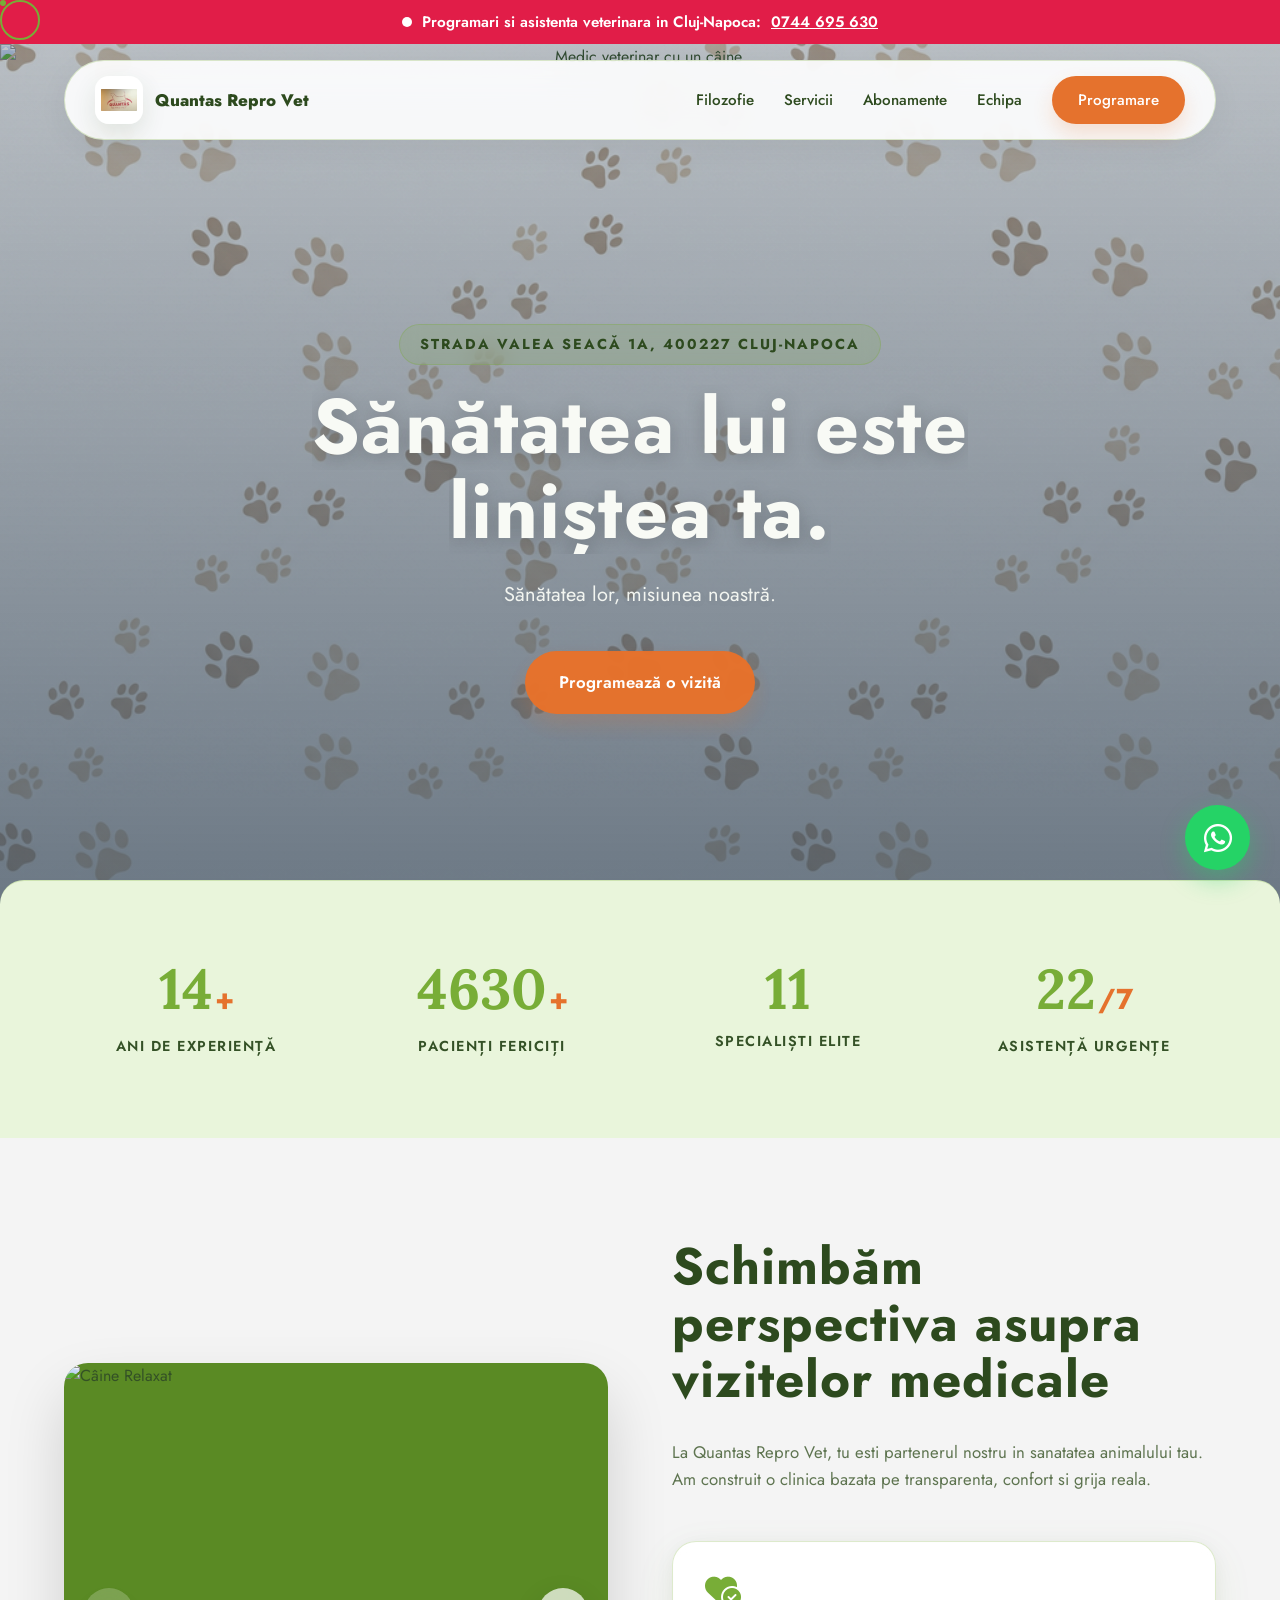
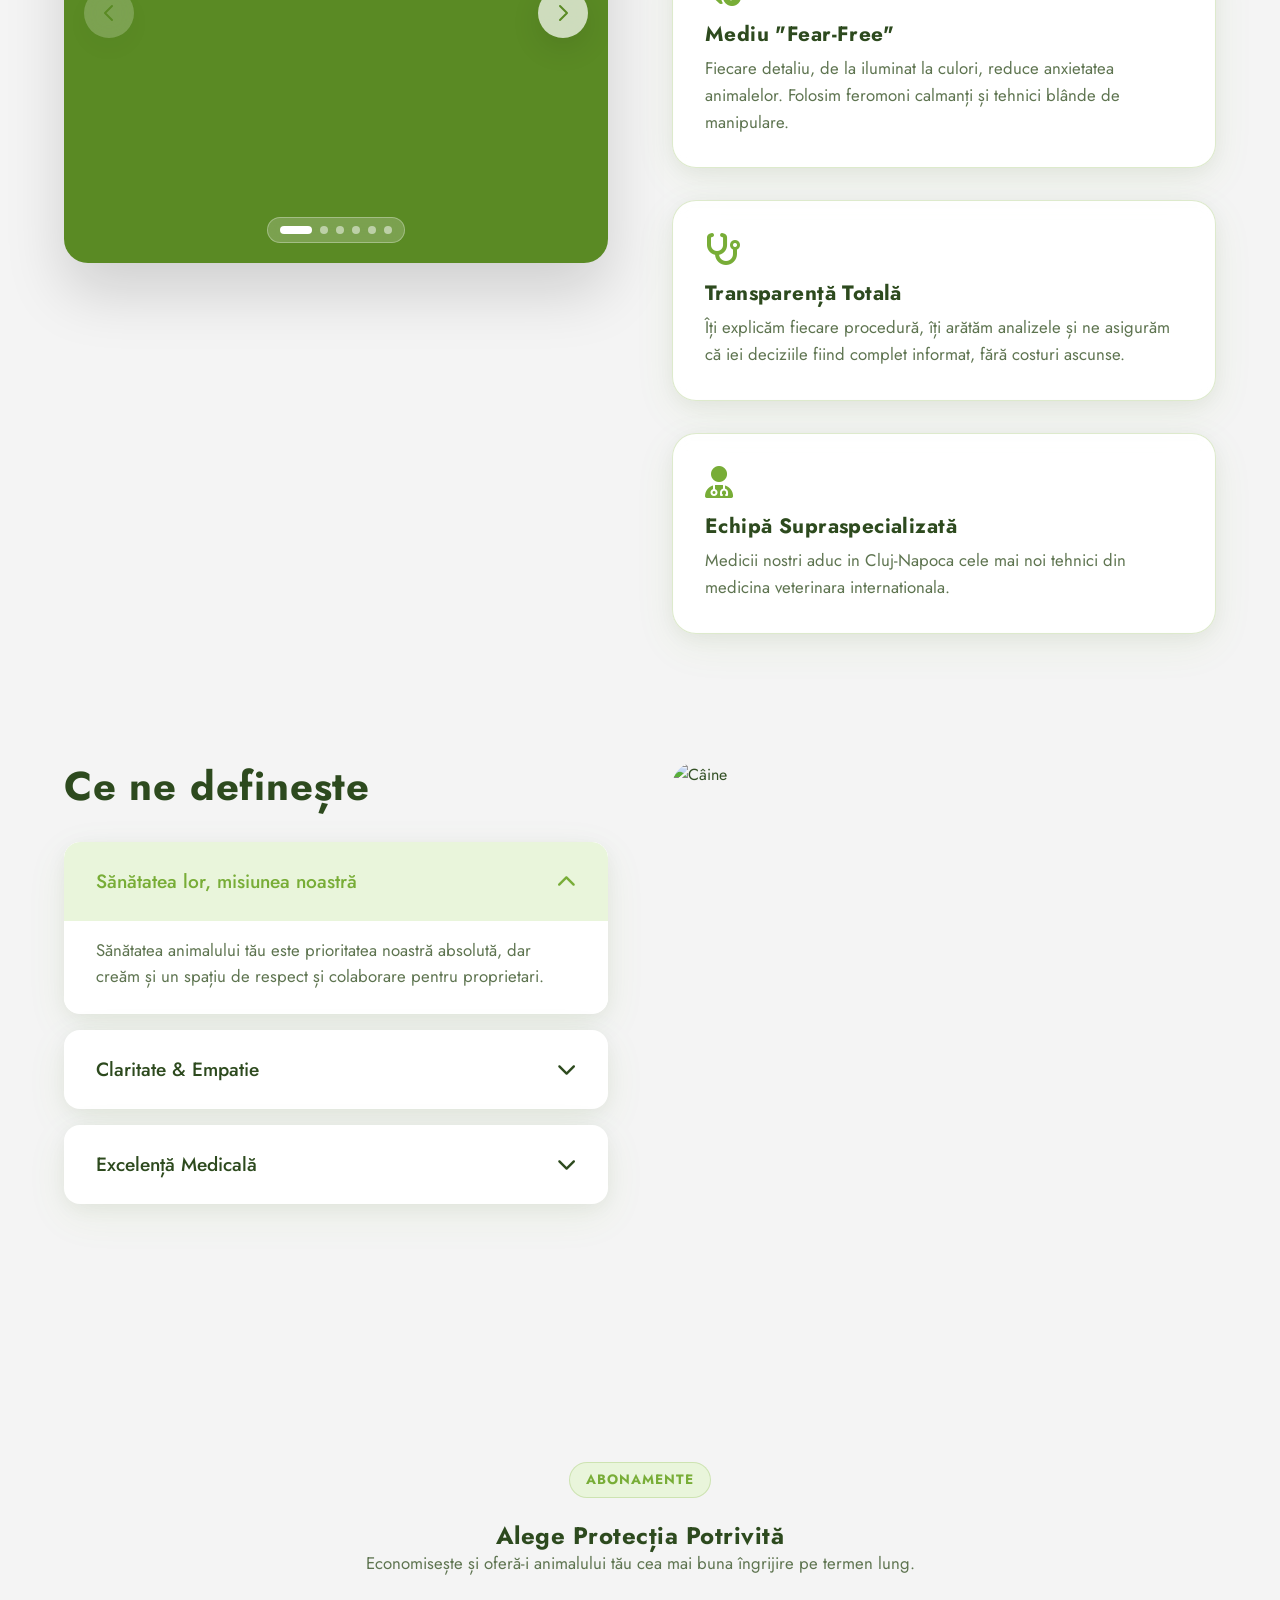
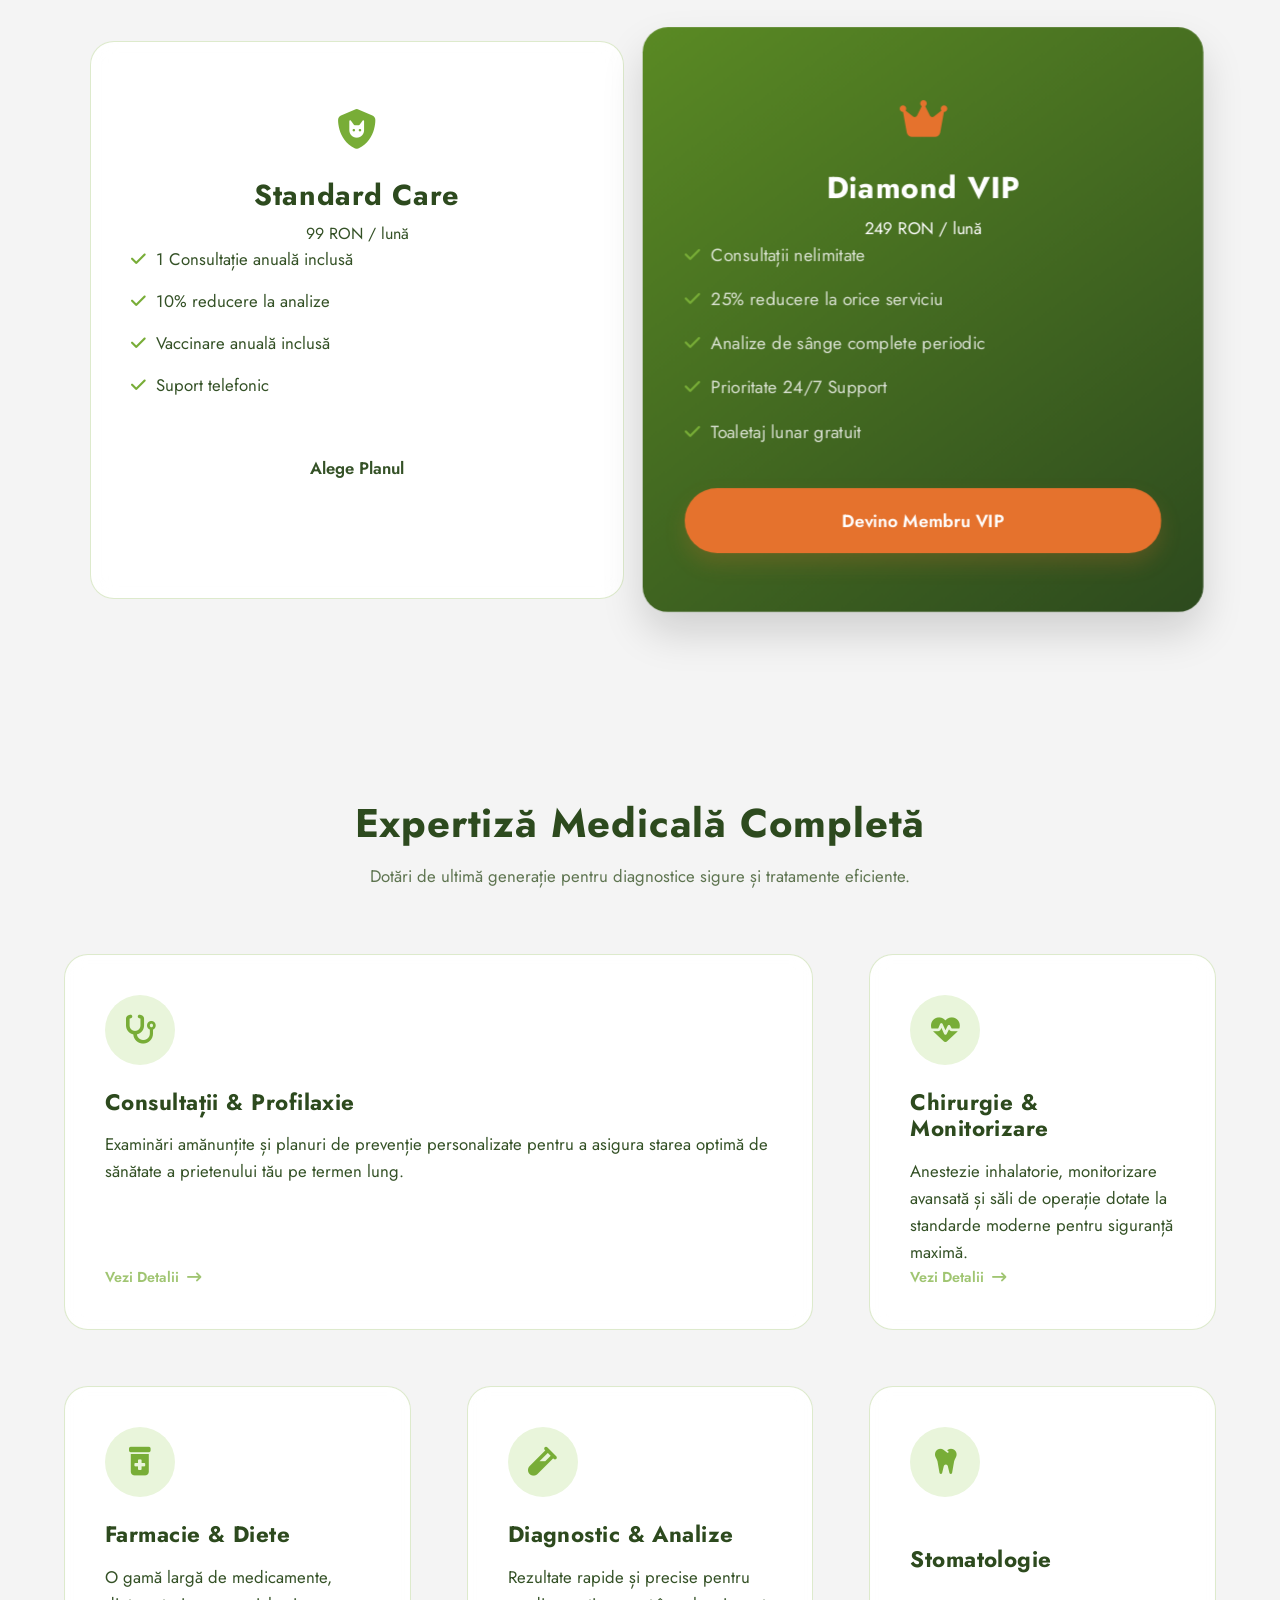
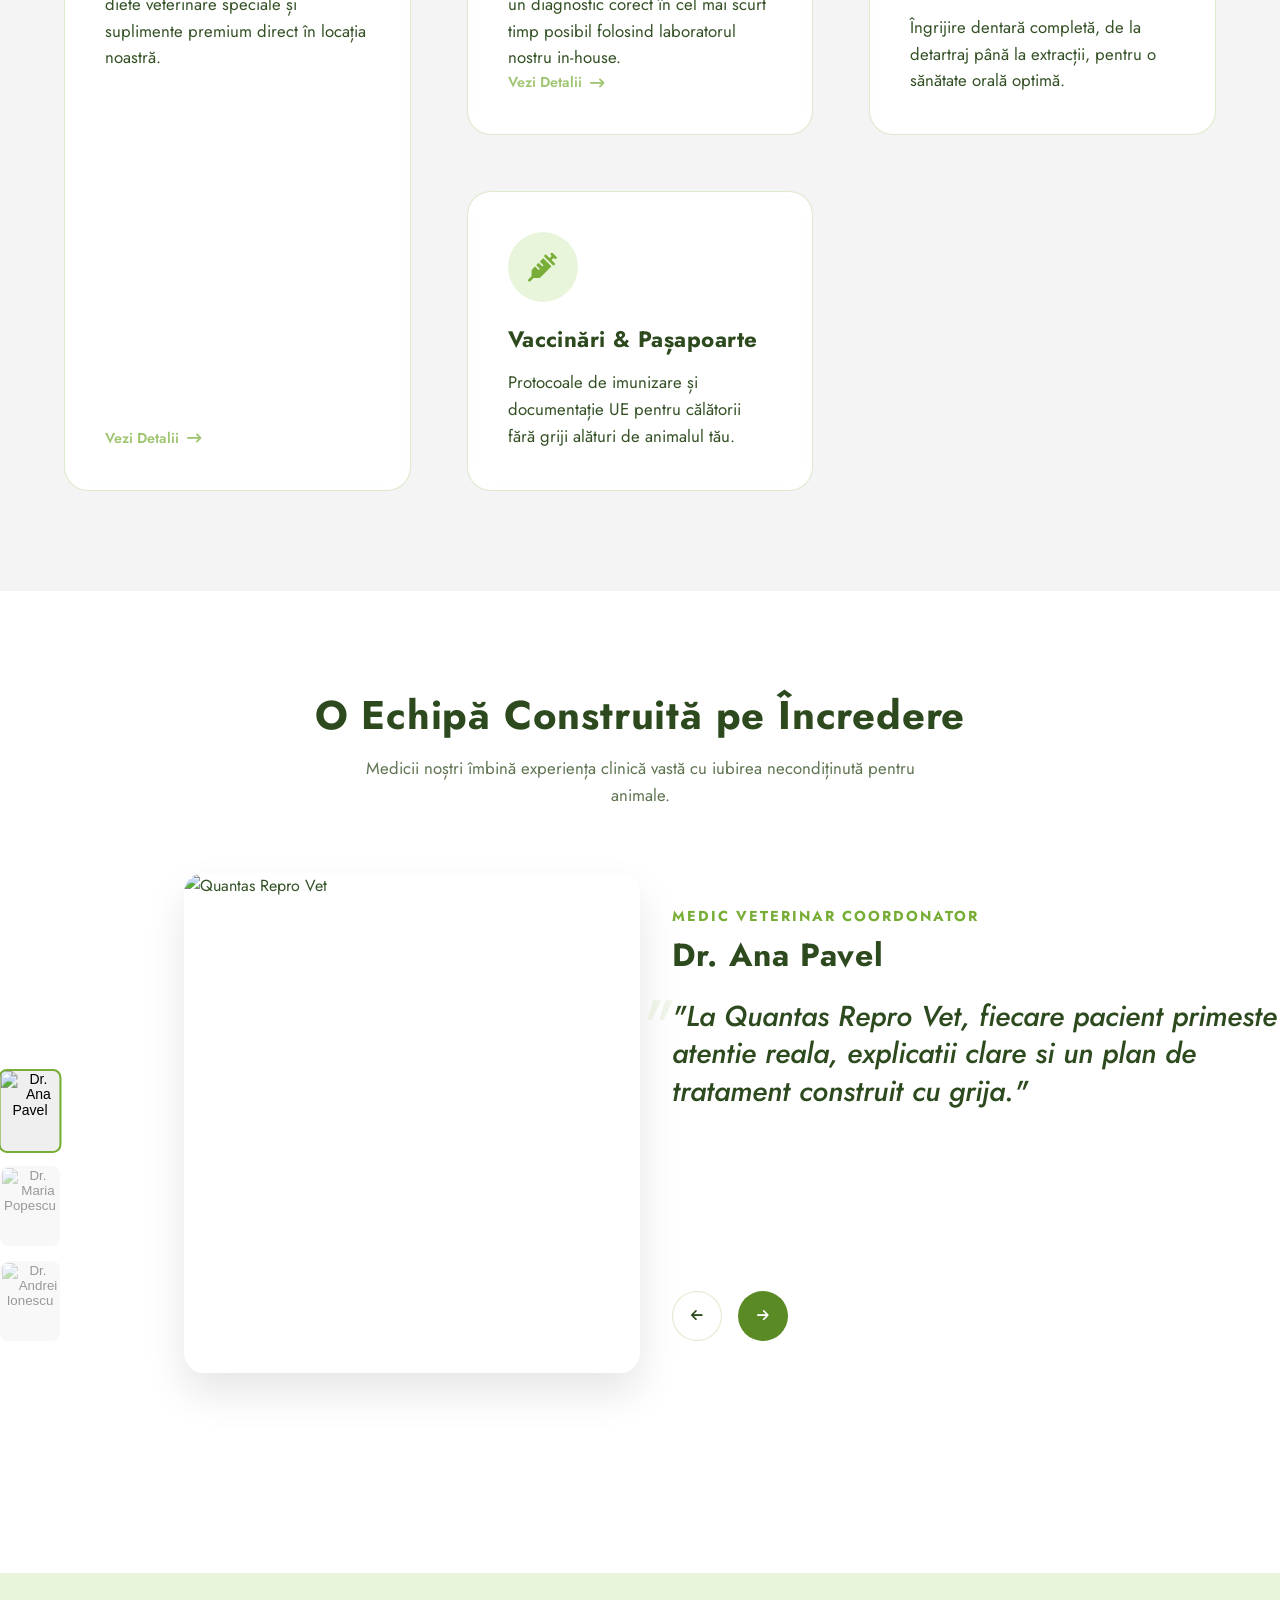
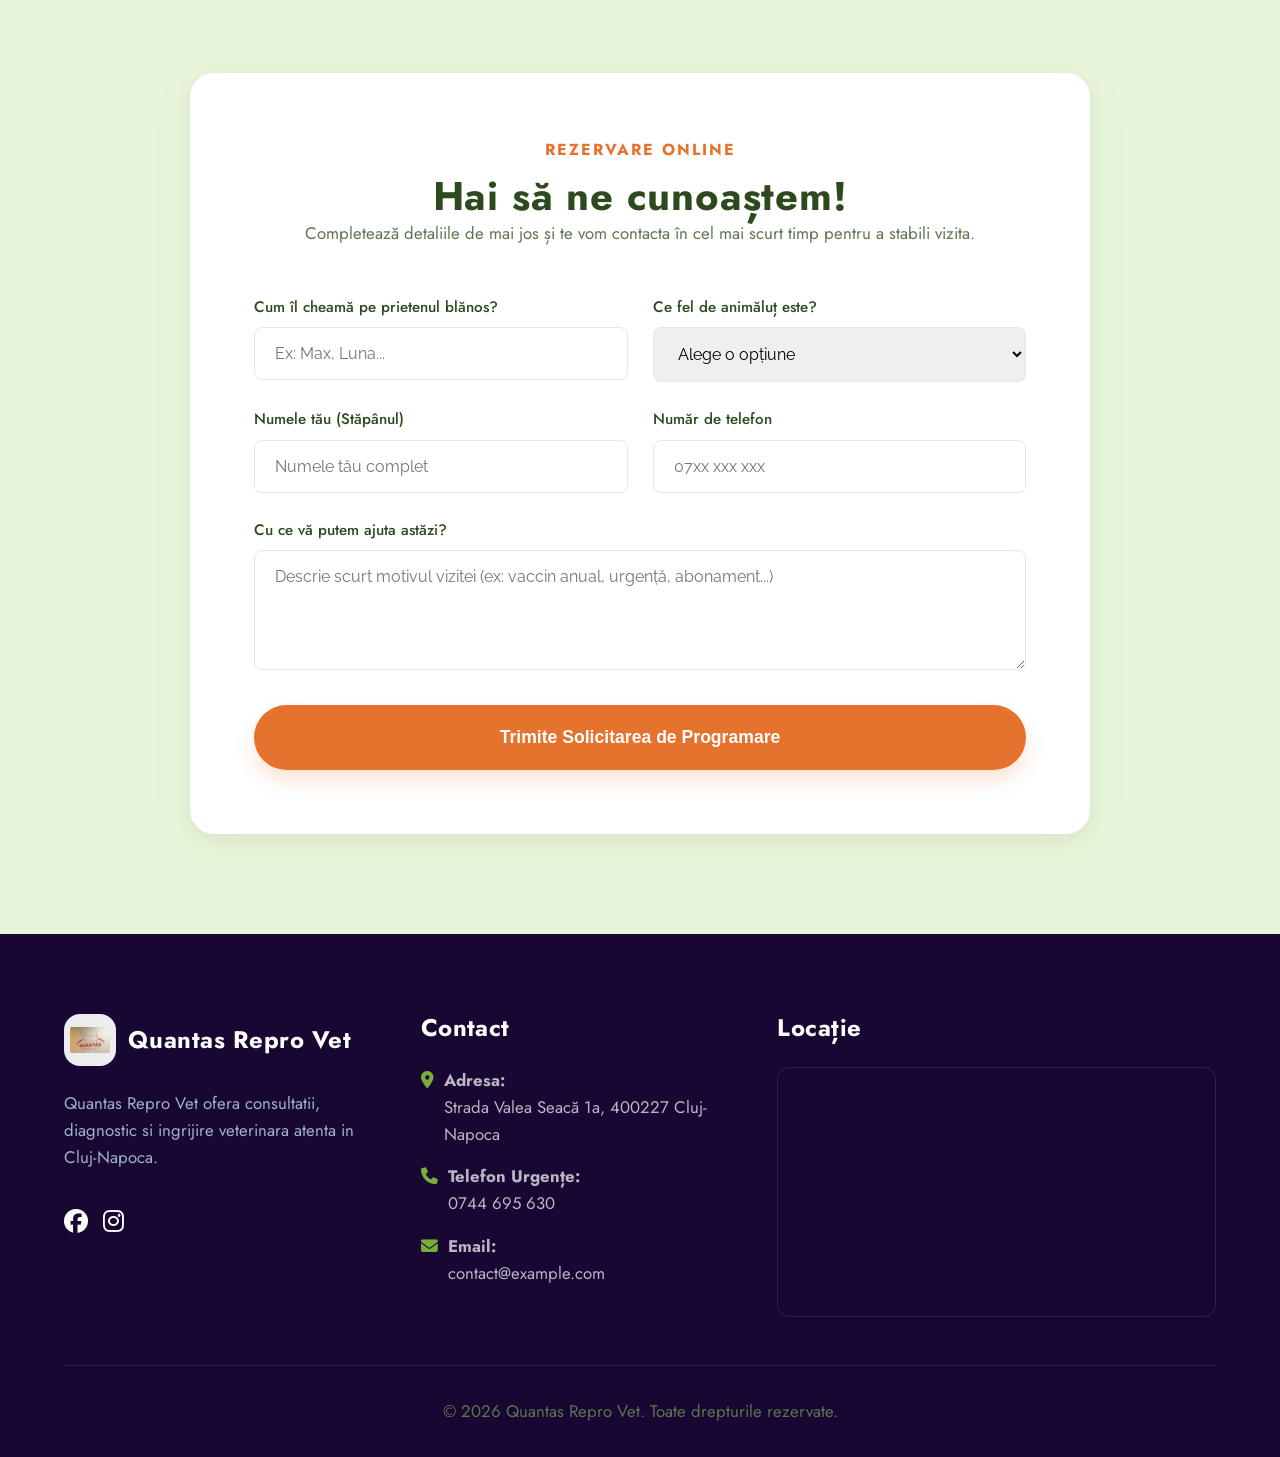
==== commit 853a2c24: "Add Open Graph image metadata" ====
--- a/index.html
+++ b/index.html
@@ -12,8 +12,12 @@
     <meta property="og:title" content="Quantas Repro Vet | Clinica Veterinara">
     <meta property="og:description"
         content="Quantas Repro Vet ofera servicii veterinare complete in Cluj-Napoca, intr-un spatiu calm si atent construit pentru animale si oameni.">
+    <meta property="og:site_name" content="Quantas Repro Vet">
     <meta property="og:url" content="https://quantas-repro-vet.vercel.app/">
     <meta property="og:image" content="https://quantas-repro-vet.vercel.app/img/brand-preview.png">
+    <meta property="og:image:secure_url" content="https://quantas-repro-vet.vercel.app/img/brand-preview.png">
+    <meta property="og:image:width" content="1200">
+    <meta property="og:image:height" content="630">
     <meta property="og:type" content="website">
     <meta property="twitter:card" content="summary_large_image">
     <meta property="twitter:url" content="https://quantas-repro-vet.vercel.app/">
